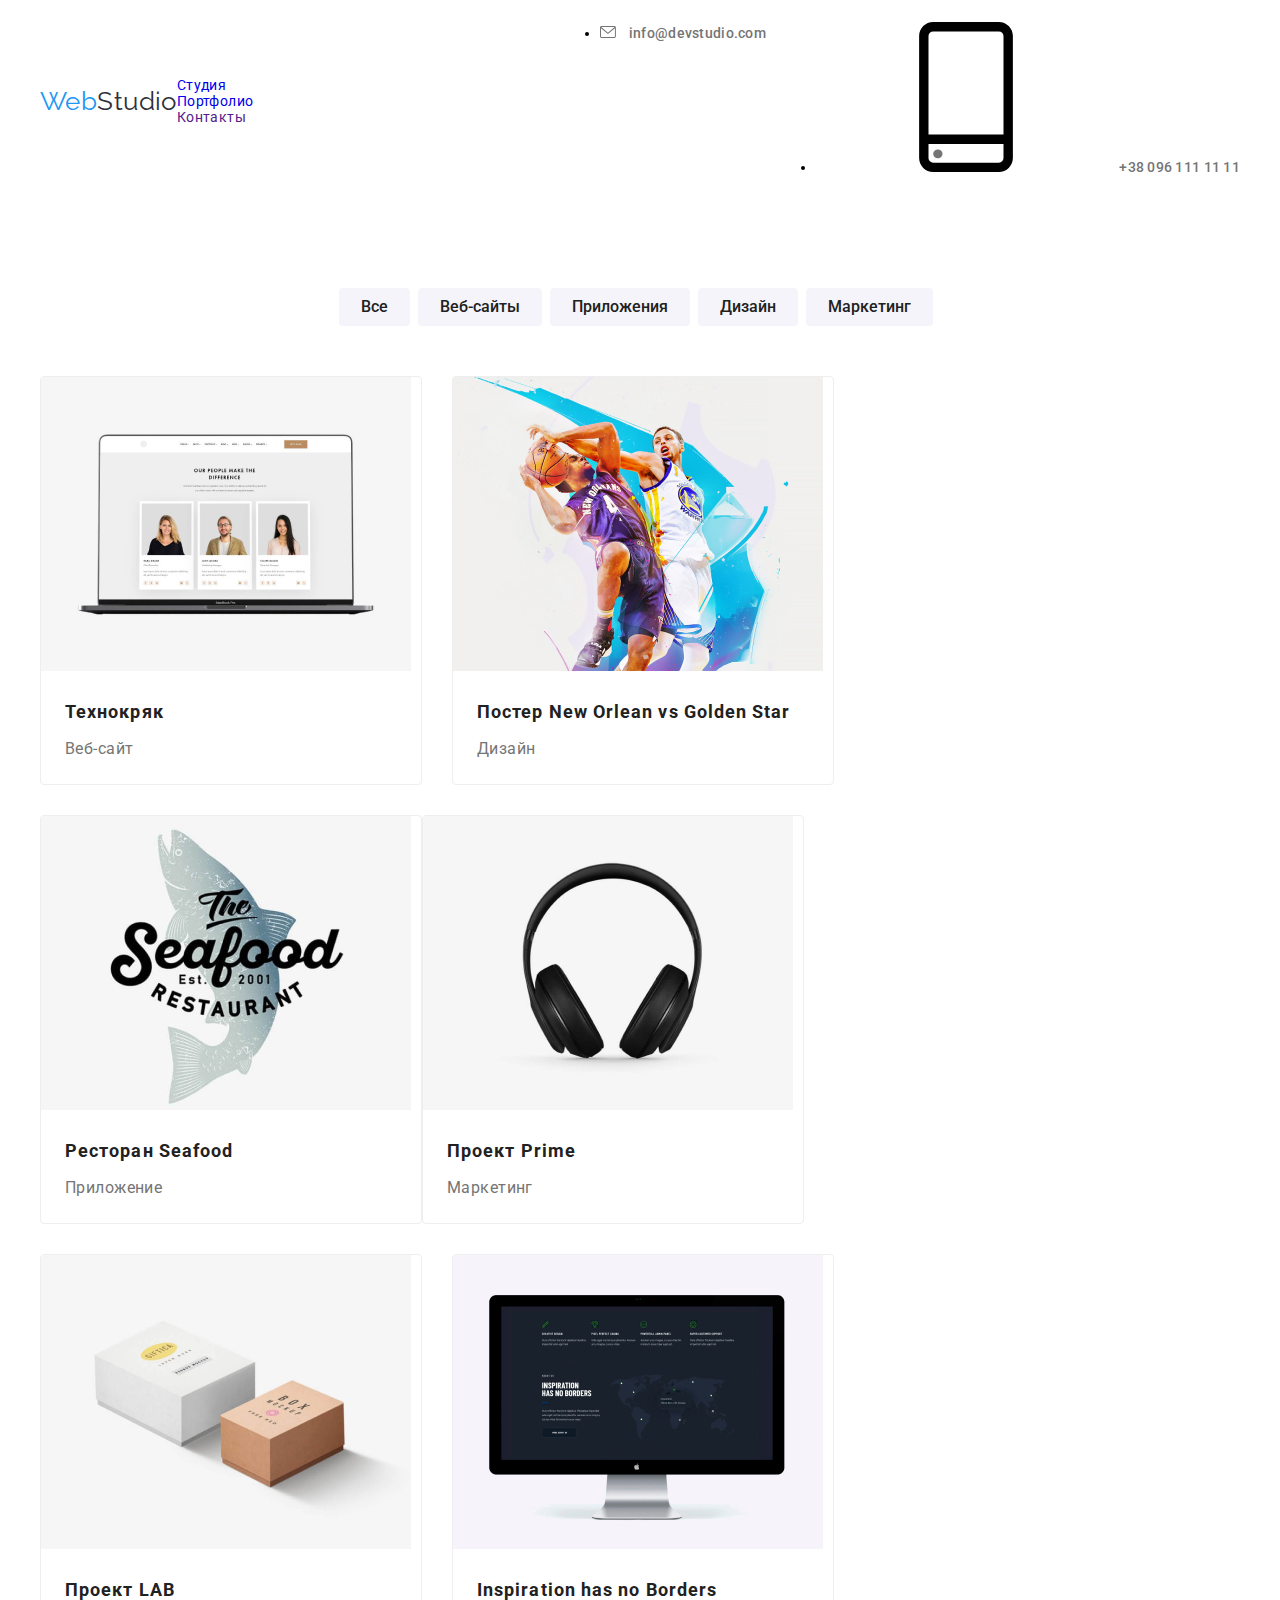
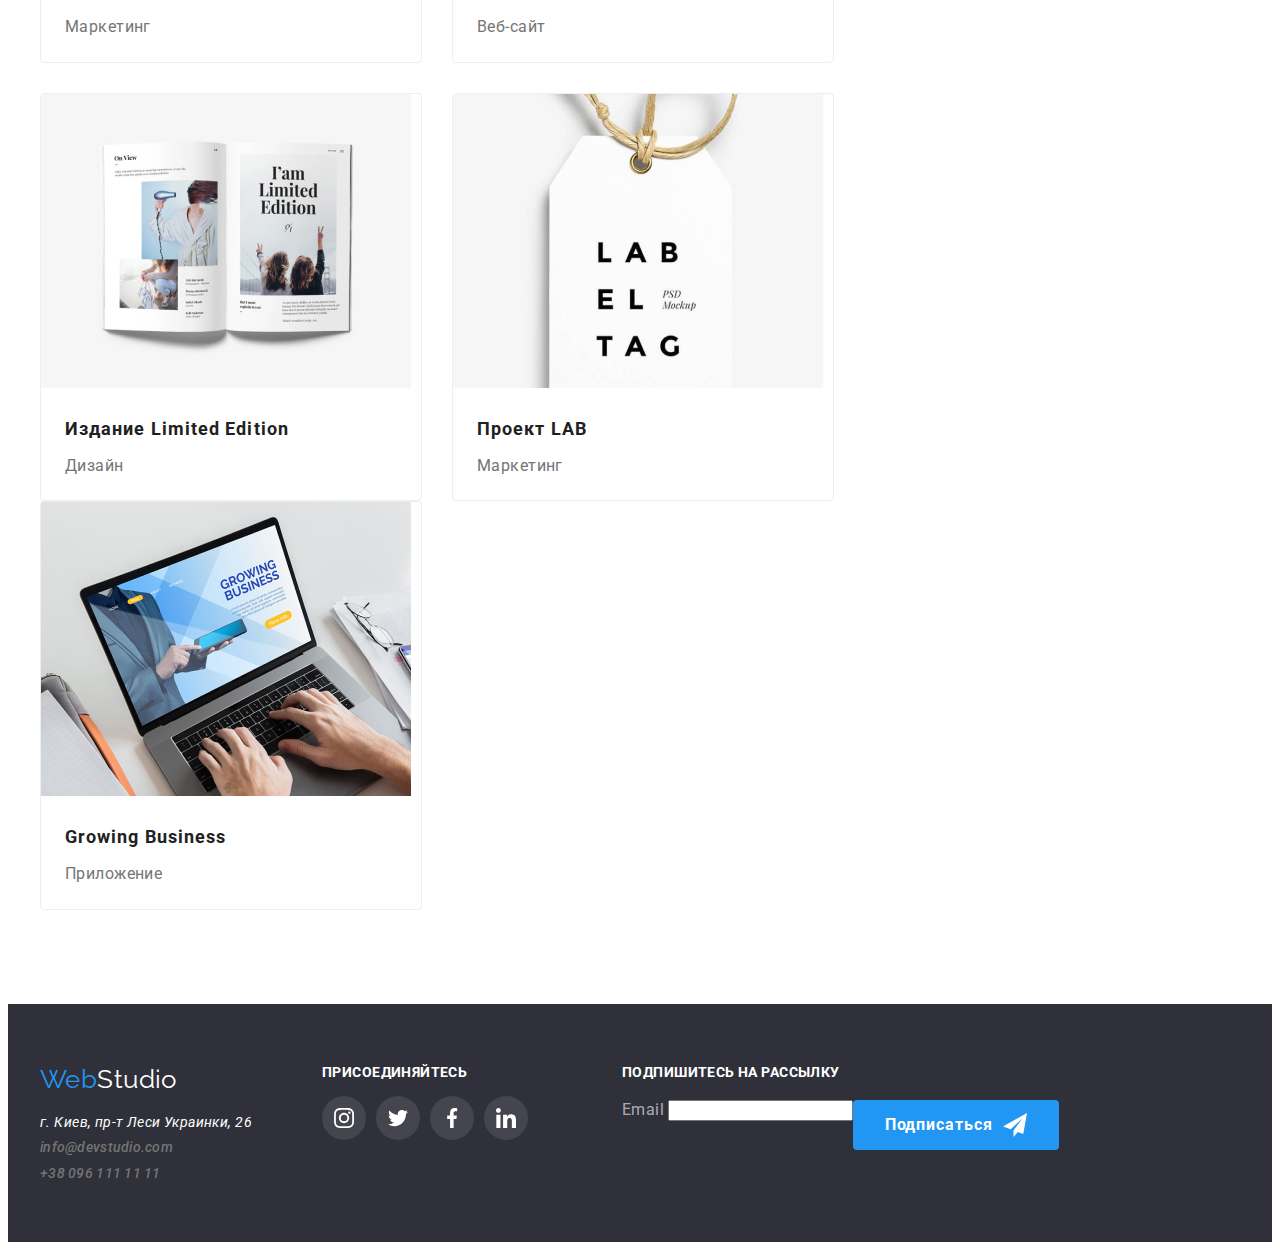
==== portfolio.html @ af2a4f0f "Добавляет scss" ====
<!DOCTYPE html>
<html lang="en">
<head>
    <meta charset="UTF-8">
    <meta name="viewport" content="width=device-width, initial-scale=1.0">
    <title>Document</title>
    <link rel="stylesheet" href="https://cdnjs.cloudflare.com/ajax/libs/modern-normalize/1.0.0/modern-normalize.min.css" integrity="sha512-ISS7cAi1PEhQ8jnbJpJZMd29NlhNj4AWYyLOSp2CE/CsHxTCu+r+t0D2yoJudVrd0/8fTVPUVDzY5Tvli75u/g==" crossorigin="anonymous" />
    <link href="https://fonts.googleapis.com/css2?family=Raleway:wght@700&family=Roboto:wght@400;500;700;900&display=swap" rel="stylesheet">
   
    <link rel="stylesheet" href="./css/styles.css">
  
</head>
<body>
    <header class="page-header">
        <div class="header container">
            <nav class="main-nav">
            <a lang="en" href="./index.html" aria-label="Логотип WebStudio" class="logo link"  >Web<span class="logo-element" >Studio</span></a>
            <ul class="meny list">
                <li class="item"> <a href="./index.html" class="meny-link link">Студия</a> </li>
                <li class="item" > <a href="./portfolio.html" class="meny-link link current" >Портфолио</a> </li>
                <li class="item"> <a href="" class="meny-link link">Контакты</a> </li>
            </ul>
        </nav>
          <address class="contacts">
            <ul class="contacts__list">
                <li class="contacts__item">
                    <a href="mailto:info@devstudio.com" class="contacts__link link" >
                        <svg class="contacts__mail-icon">
                            <use href="./img/symbol-defs.svg#icon-envelope-hover"></use>
                        </svg>
                        info@devstudio.com
                    </a>
                </li>
                
                <li class="contacts__item">
                    <a href="tel:+380961111111" class="contacts__link link" > 
                        <svg class="Contacts__telefon-icon">
                            <use href="./img/symbol-defs.svg#icon-smartphone">   </use>
                        </svg>
                        +38 096 111 11 11
                    </a>
                </li>
            
                </ul>
          </address>
        </div>
        </header>
        <!--MAIN-->
    <main>
        <section class="section grid-portfolio"> 
            <div class="meny-portfolio container">
            <ul class="button-list list">
                <li class="portfolio-button"><button type="button" class="secondary-button">Все</button></li>
                <li class="portfolio-button"><button type="button" class="secondary-button">Веб-сайты</button></li>
                <li class="portfolio-button"><button  type="button" class="secondary-button">Приложения</button></li>
                <li class="portfolio-button"><button  type="button" class="secondary-button">Дизайн</button></li>
                <li class="portfolio-button"><button  type="button" class="secondary-button">Маркетинг</button></li>
            </ul>
            </div>
        </section>
        <section class="section portfolio" >
            <div class="container">
                <ul class="portfolio-list list">
                <li class="portfolio-item">
                    <div class="portfolio-image">
                  <img src="./img/portfolio1.jpg" width="370" alt="Технокряк">
                    <div class="portfolio-overlay">
                        <p class="overlay-text">
                            Технокряк это современная площадка распространения коронавируса. 
                            Компании используют эту платформу для цифрового шпионажа и атак на защищённые 
                            сервера конкурентов.
                        </p>
                    </div>
                </div>
                    <div class="portfolio-text">
                        <h3 class="portfolio-title" >Технокряк</h3>
                        <p class="portfolio-post">Веб-сайт</p>
                        </div>
                </li>
                <li class="portfolio-item">
                    <div class="portfolio-image">
                    <img src="./img/portfolio2.jpg" width="370" alt="Постер New Orlean vs Golden Star">
                   <div class="portfolio-overlay">
                        <p class="overlay-text">
                            Технокряк это современная площадка распространения коронавируса. 
                            Компании используют эту платформу для цифрового шпионажа и атак на защищённые 
                            сервера конкурентов.
                        </p>
                    </div>
                </div>
                    <div class="portfolio-text">
                    <h3 class="portfolio-title">Постер New Orlean vs Golden Star</h3>
                    <p class="portfolio-post">Дизайн</p>
                   </div>
                </li>
                <li class="portfolio-item">
                    <div class="portfolio-image">
                    <img src="./img/portfolio3.jpg" width="370" alt="Ресторан Seafood">
                   <div class="portfolio-overlay">
                        <p class="overlay-text">
                            Технокряк это современная площадка распространения коронавируса. 
                            Компании используют эту платформу для цифрового шпионажа и атак на защищённые 
                            сервера конкурентов.
                        </p>
                    </div>
                </div>
                    <div class="portfolio-text">
                    <h3 class="portfolio-title">Ресторан Seafood</h3>
                    <p class="portfolio-post">Приложение</p>
                   </div>
                </li>
                <li class="portfolio-item">
                    <div class="portfolio-image">
                    <img src="./img/portfolio4.jpg" width="370" alt="Проект Prime">
                    <div class="portfolio-overlay">
                        <p class="overlay-text">
                            Технокряк это современная площадка распространения коронавируса. 
                            Компании используют эту платформу для цифрового шпионажа и атак на защищённые 
                            сервера конкурентов.
                        </p>
                    </div>
                </div>
                    <div class="portfolio-text">
                    <h3 class="portfolio-title">Проект Prime</h3>
                    <p class="portfolio-post">Маркетинг</p>
                    </div>
                </li>
                <li class="portfolio-item">
                    <div class="portfolio-image">
                    <img src="./img/portfolio5.jpg" width="370" alt="Проект Boxes">
                    <div class="portfolio-overlay">
                        <p class="overlay-text">
                            Технокряк это современная площадка распространения коронавируса. 
                            Компании используют эту платформу для цифрового шпионажа и атак на защищённые 
                            сервера конкурентов.
                        </p>
                    </div>
                </div>
                    <div  class="portfolio-text">
                    <h3 class="portfolio-title">Проект LAB</h3>
                    <p class="portfolio-post">Маркетинг</p>
                    </div>
                </li>
                <li class="portfolio-item">
                    <div class="portfolio-image">
                    <img src="./img/portfolio6.jpg" width="370" alt="Inspiration has no Borders">
                    <div class="portfolio-overlay">
                        <p class="overlay-text">
                            Технокряк это современная площадка распространения коронавируса. 
                            Компании используют эту платформу для цифрового шпионажа и атак на защищённые 
                            сервера конкурентов.
                        </p>
                    </div>
                </div>
                    <div  class="portfolio-text">
                    <h3 class="portfolio-title">Inspiration has no Borders</h3>
                    <p class="portfolio-post">Веб-сайт</p>
                    </div>
                </li>
                <li class="portfolio-item">
                    <div class="portfolio-image">
                    <img src="./img/portfolio7.jpg" width="370" alt="Издание Limited Edition">
                   <div class="portfolio-overlay">
                        <p class="overlay-text">
                            Технокряк это современная площадка распространения коронавируса. 
                            Компании используют эту платформу для цифрового шпионажа и атак на защищённые 
                            сервера конкурентов.
                        </p>
                    </div>
                </div>
                    <div  class="portfolio-text">
                    <h3 class="portfolio-title">Издание Limited Edition</h3>
                    <p class="portfolio-post">Дизайн</p>
                    </div>
                </li>
                <li class="portfolio-item">
                    <div class="portfolio-image">
                    <img src="./img/portfolio8.jpg" width="370" alt="Проект LAB">
                   <div class="portfolio-overlay">
                        <p class="overlay-text">
                            Технокряк это современная площадка распространения коронавируса. 
                            Компании используют эту платформу для цифрового шпионажа и атак на защищённые 
                            сервера конкурентов.
                        </p>
                    </div>
                </div>
                    <div  class="portfolio-text">
                    <h3 class="portfolio-title">Проект LAB</h3>
                    <p class="portfolio-post">Маркетинг</p>
                    </div>
                </li>
                <li class="portfolio-item">
                    <div class="portfolio-image">
                    <img src="./img/portfolio9.jpg" width="370" alt="Growing Business">
                    <div class="portfolio-overlay">
                        <p class="overlay-text">
                            Технокряк это современная площадка распространения коронавируса. 
                            Компании используют эту платформу для цифрового шпионажа и атак на защищённые 
                            сервера конкурентов.
                        </p>
                    </div>
                </div>
                    <div  class="portfolio-text">
                    <h3 class="portfolio-title">Growing Business</h3>
                    <p class="portfolio-post">Приложение</p>
                </div>
                </li>
            </ul>
        </div>
        </section>
    </main>
    <footer class="footer">
        <div class="container">
        <div class="footer-left">
        <a lang="en" href="./index.html" class="logo link" >Web<span class="logo-element">Studio</span></a>
        <address class="address">
            <ul class=" list">
                <li class="contacts__item"> <a href="https://goo.gl/maps/4PW4wn21nFQkAPeC7" class="address-link link">г. Киев, пр-т Леси Украинки, 26</a> </li>
                <li class="contacts__item"><a href="mailto:info@devstudio.com" class="contacts__link link" >info@devstudio.com</a></li>
                <li  class="contact__item"><a href="tel:+380961111111" class="contacts__link link" > +38 096 111 11 11</a></li>
            </ul>
        </address>
        </div>
        <div class="recall" >
            <p class="recall-word">присоединяйтесь</p>
            <ul class="social-icons list">
                <li class="socialicons-list">
                    <a href="" class="socialicon-link">
                        <svg class="socialicons-content">
                          <use  href="./img/symbol-defs.svg#icon-instagram"></use>
                        </svg>
                    </a>
                </li>
                <li class="socialicons-list">
                    <a href="" class="socialicon-link">
                        <svg class="socialicons-content">
                          <use  href="./img/symbol-defs.svg#icon-twitter"></use>
                        </svg>
                    </a>
                </li>
                <li class="socialicons-list">
                    <a href="" class="socialicon-link">
                        <svg class="socialicons-content">
                          <use  href="./img/symbol-defs.svg#icon-facebook"></use>
                        </svg>
                    </a>
                </li>
                <li class="socialicons-list">
                    <a href="" class="socialicon-link">
                        <svg class="socialicons-content">
                          <use href="./img/symbol-defs.svg#icon-linkedin"></use>
                        </svg>
                    </a>
                </li>      
              </ul>
        </div>
        <div class="sub">
            <p class="recall-word">
                Подпишитесь на рассылку
            </p>
            <div class="sub-field" >
            <form class="sub-form">
                <label for="email" class="sub-label">Email</label>
                <input type="email" name="email" id="email">
            </form>
        
            <button type="submit" class= "main-button">
                Подписаться
                <svg class="sub-icon" >
                    <use href="./img/symbol-defs-2.svg#icon-icon-send"></use>
                </svg>
            </button>
        </div>
    </div>
    </footer>
   
</body>
</html>
---- css/styles.css ----
:root{
    --main-color: #757575;
    --brand-color: #2196F3;
    --titel-color: #212121;
    --white-color: #FFFFFF; 
    --button-color: #F5F4FA;
    --foot-head-color:  #2F303A;
}
/*component - elements which can be used several time*/
body {
    font-family: Roboto, sant-serif;
    font-weight: normal;
    font-size: 14px;
    letter-spacing: 0.03em;
}
.list {
    list-style: none;
    padding: 0;
    margin: 0;
}
.link {
    text-decoration: none;
}
.img {
    display: block;
}
h1, h2,h3, h4, h5, h6, p {
    margin-bottom: 0;
    margin-top: 0;
}
.section{
    padding-top: 94px;
    padding-bottom: 94px;
}

.container {
    margin: 0 auto;
    width: 1200px;
    padding: 0 15px;
   
}
button {
    font-family: inherit;
}
.section-title {
    margin-top: 0;
    margin-bottom: 50px;
    text-align: center;

    color: var(--titel-color);

    font-weight: 700;
    font-size: 36px;
    line-height: 1.17;

}

/*nav*/ 

.header.container {
    display: flex;
    align-items: center;
   justify-items: space-between;

}
.main-nav{
    display: flex;
    align-items: center;
  
}
/*logo*/

.logo {

    color: #2196f3;

    font-family: Raleway, sant-serif;
    font-weight: 700px;
    font-size: 26px;
    line-height: 1,19;
}

.logo-element {
    color: #2F303A;
}
/*meny*/
.main-meny {
    display: flex;
    margin-left: 93px;
}

.main-meny__item:not(:last-child) {
    margin-right: 50px;
}
.main-meny__link{ 
    position: relative;
    display: block;
    padding-top: 32px;
    padding-bottom: 32px;

    transition: color 250ms cubic-bezier(0.4, 0, 0.2, 1);

    color: var(--titel-color);

    font-weight: 500;
    line-height: 1.14;
    letter-spacing: 0.02em;

}

.main-meny__link.current::after {
    content: "";

    position: absolute;
    display: block;
    width: 100%;
    height: 4px;
    bottom: 0;
    left: 0;
    /*transition: opacity 250ms cubic-bezier(0.4, 0, 0.2, 1);*/

    background-color: var(--brand-color);
    border-radius: 2px;
    }

/*.meny-link:hover::after {
    opacity: 1;
}*/

.main-meny__link:hover,
.main-meny__link:focus  {
color: var(--brand-color);
}
.main-meny__link.current {
    color: var(--brand-color);
}

/*.current.portfolio::after{
    width: 78px;
}*/

.contacts__mail-icon {
    transition: fill 250ms cubic-bezier(0.4, 0, 0.2, 1);

    height: 12px;
    width: 16px;
   margin-right: 10px;
   fill: var(--main-color);

}

.contacts__telefon-icon {
    transition: fill 250ms cubic-bezier(0.4, 0, 0.2, 1);

    height: 16px;
    width: 10px;
    margin-right: 10px;
    fill: var(--main-color);
}
/*contact personal*/

.contacts{
    margin-left: auto;
}
.contacts__list {
    display: flex;
}
.contacts__list .contacts__item + .contacts__item{
margin-left: 50px;
}
.contacts__link {
    color: var(--main-color);

    font-weight: 500;
    line-height: 1.14;
    letter-spacing: 0.02em;

    transition: color 250ms cubic-bezier(0.4, 0, 0.2, 1);
}
.contacts__link:hover {
    color: var(--brand-color);
}
.contacts__link:hover .contacts__telefon-icon,
.contacts__link:hover .contacts__mail-icon {
    fill: var(--brand-color);
}

/*hero*/

.hero {
    background-color: var(--foot-head-color);
    background-image: linear-gradient(rgba( 47, 48, 58, 0.4),
     rgba(47, 48, 58, 0.4)), 
     url(../img/hero/Img\ \(10\).jpg);
     background-size: cover;
     background-repeat: no-repeat;

    text-align: center;
    padding-top: 200px;
    padding-bottom: 200px;
}
.hero-title {
    color: var(--white-color);

    margin-bottom: 40px;

    font-weight: 900;
    font-size: 44px;
    line-height: 1.36;
    letter-spacing: 0.06em;
    text-transform: uppercase;

}
.hero-main
{
    text-align: center;
}
.main-button {
    background-color: var(--brand-color);

    display: inline-block;

    border-radius: 4px;
    padding: 10px 32px;

    color: var(--white-color);
    font-weight: 700;
    font-size: 16px;
    line-height: 1.87;
    text-align: center;
    letter-spacing: 0.06em;
    border: none;
}
   


/*advantages*/


.advantages .advantages-title {
margin-top: 0;
margin-bottom: 10px;

color: var(--titel-color);
font-weight: 700;
font-size: 14px;
line-height: 1.14;
text-transform: uppercase;
}

.advantages .advantages-post {
    color: var(--main-color);
    
    margin-top: 0;
    margin-bottom: 0;

    line-height: 1.71;

    }

    .advantages-list {
        display: flex;
        flex-wrap: wrap;
    }
.advantages-item{
    width: calc(( 100% - 90px )/4);
   margin-right: 30px;
}

.advantages-item:nth-child(4n) 
{
    margin-right: 0;
}

.adventages-iconset 
{
    width: 270px;
    height: 120px;
    margin-bottom: 30px;
    padding: 25px 100px;

    background: #F5F4FA;
    border-radius: 4px;
}
.adventage-icon {
    width: 70px;
    height: 70px;
}

/*work-list*/

.section.work {
    padding-top: 0;
}
.work-list {
display: flex;
}
.work-item {
    position: relative;
    width: calc(( 100% - 60px )/3);
    
}
.work-item:not(:nth-child(3n)) 
{
    margin-right: 30px;
}
.work-description{
    position: absolute;
    bottom: 0;
    left:0;
    width: 370px;
    height: 70px;

    background-color: rgba(47, 48, 58, 0.8);

}
.work-category{
    margin-top: 27px;

    text-align: center;
    font-weight: 700;
    line-height: 0,853;
    text-transform: uppercase;
    color: var(--white-color);


}

/*.work-item:
  team description*/

.section.team{
    background-color: var(--button-color);
}
.team-list {
    display: flex;
}

.team-item{
    margin-right: 30px;
   width: calc(( 100% - 90px )/4);
    text-align: center;

    background-color: var(--white-color);
    box-shadow: 2px 2px 4px 2px rgba(0, 0, 0, 0.3);
}
.team-item:nth-child(4n){
    margin-right: 0;
}
.team-text{
    margin: 30px 32px;
}
.team-title {
    margin-bottom: 10px;

    color: var(--titel-color);

    font-weight: 500;
    font-size: 16px;
    line-height: 1.19;

    }

.team-occupation {
    color: var(--main-color);

    font-size: 16px;
    line-height: 1.19;
}
.social-icons {
    display: flex;
    margin-top: 16px;
 /* justify-content: center;
   /*align-content: center;*/
}
.socialicons-list
{
    display: flex;
    margin-right: 10px;
    /*justify-content: center;
    align-content: center;*/
}
.socialicon-link{
    display: flex;
    justify-content: center;
    align-items: center;
    width: 44px;
   height: 44px;

   transition: background-color 250ms cubic-bezier(0.4, 0, 0.2, 1);
   
   background-color:transparent; 
   border-radius: 50% ;
   

}
.socialicons-content
{
    width: 20px;
    height: 20px;
    fill: #AFB1B8;
}
.socialicon-link:hover{
    background-color:  var(--brand-color);
 
}
.socialicon-link:hover .socialicons-content{
    fill: var(--white-color);
}
.socialicons-list:last-child
{
    margin-right: 0;
}

 /*clients*/
 .clients-set {
    display: flex;
}

.clients-list {
display: flex;
justify-content: center ;
align-items: center;

width: calc(( 100% - 150px )/6);
height: 90px;

transition: border 250ms cubic-bezier(0.4, 0, 0.2, 1);

border: 1px solid #AFB1B8;
border-radius: 4px;
}
.clients-list:not(:nth-child(6n))
{
   margin-right: 30px;
}
.clients-iconcontent {
fill:  #AFB1B8;

transition: fill 250ms cubic-bezier(0.4, 0, 0.2, 1);
}
.clients-list:hover{
border: 1px solid var(--brand-color);
}

.clients-list:hover .clients-iconcontent {
fill: var(--brand-color);

}



/*footer*/
  .footer.container {
    display: flex;
    /*align-items: center;
   justify-items: space-between;*/
}
    .footer {
        padding-top: 60px;
        padding-bottom: 60px;
        background-color: var(--foot-head-color);
    }
    .footer .container{
        display: flex;
    }
    .footer .logo{
        display: block;
        margin-bottom: 20px;
    }
    .footer .logo-element
    {
        color: var(--white-color);
    }
    .footer-left {
        margin-right: 70px;
    }
    
    .address-link {
        color: var(--white-color);
    }
    .contacts__item:not(:last-child){
        margin-bottom: 9px;
    }
    .contacts {
        font-style: normal;
        line-height: 1.71;
    }
    .footer .socialicon-link{
        transition: background-color 250ms cubic-bezier(0.4, 0, 0.2, 1);

       background-color:rgba(255, 255, 255, 0.1);
    }
    .footer .socialicon-link:hover {
        background-color: var(--brand-color);
    }
    .footer .socialicons-content
    {
        fill: var(--white-color);
    }
    .recall{
        margin-right: 94px;
    }
    .recall-word {
        font-weight: 700;
        color: var(--white-color);
        line-height: 0,853;
        text-transform: uppercase;
    }
    .sub-field {
        display: flex;
        

        margin-top: 20px;
    }
    .sub-label{
        color: rgba( 255, 255, 255, 0.6);
        font-size: 16px;
    }
    .sub-icon{
        width: 24px;
        height: 24px;
        margin-left: 10px;
     
    }
    .sub-input{
        width: 358px;
        height: 50px;
        margin-right: 12px;
       padding-left: 16px;

        border: 1px solid rgba(255, 255, 255, 0.3);
        border-radius: 4px;
        color: var(--button-color);
        box-shadow: 0px 4px 4px rgba(0, 0, 0, 0.15);
        background-color: transparent;
    }
   
    .sub-input::placeholder
    {
        color: rgba( 255, 255, 255, 0.6);
        font-size: 16px;
        
    }
    .footer .main-button{
        display: flex;
        align-items: center;
    }
    
    
    
   
    /*meny in portfolio*/
    .page-header.portfolio {
        border: 1px solid #ECECEC;
    }
    .grid-portfolio {
        padding-bottom: 50px;
    }    
    .button-list {
        display: flex;
      /* align-items: center;*/
       justify-content: center;
    }
    .secondary-button {
        transition: background-color 250ms cubic-bezier(0.4, 0, 0.2, 1),
        color 250ms cubic-bezier(0.4, 0, 0.2, 1),
        box-shadow 250ms cubic-bezier(0.4, 0, 0.2, 1);
        
        padding: 6px 22px;
        

        background-color: var(--button-color);
        color: var(--titel-color);
        border: none;
        border-radius: 4px;
    
        
        font-weight: 500;
        font-size: 16px;
        line-height: 1.62;
        text-align: center;
    }
    .secondary-button:hover,
    .secondary-button:focus {
        background-color: var(--brand-color);
        color: var(--white-color);
        box-shadow:  0px 3px 1px rgba(0, 0, 0, 0.1), 
        0px 1px 2px rgba(0, 0, 0, 0.08), 
        0px 2px 2px rgba(0, 0, 0, 0.12);
    }
    .portfolio-button {
        margin-right: 8px;
    }

    
   /*portfolio*/
   .section.portfolio {
       padding-top: 0;
   }
   .portfolio-list {
    display: flex;
    flex-wrap: wrap;
    }
    .portfolio-item{
       /* position: relative;
      overflow: hidden;*/
       
        width: calc((100% - 60px)/3);
        margin-right: 30px;
        margin-bottom: 30px;
        
        border: 1px solid #EEEEEE;
        background-color: var(--white-color);
        border-radius: 4px;
    }
    .portfolio-item:hover {
        box-shadow: 1px 4px 6px 0px rgba(0, 0, 0, 0.16), 0px 4px 4px 0px rgba(0, 0, 0, 0.6),
        0px 1px 1px 0px rgba(0, 0, 0, 0.12)  
    }
    .portfolio-item:nth-child(3n) {
        margin-right: 0;
    }
    .portfolio-item:nth-last-child(-n+3)
    {
        margin-bottom: 0;
    }
    .portfolio-image{
        position: relative;
        overflow: hidden;
    }
    .portfolio-overlay{
       position: absolute;
       
        top: 0;
        right: 0;
        width: 100%;
        height: 294px;

        transform:  translateY(110%);
        transition: transform 250ms cubic-bezier(0.4, 0, 0.2, 1);

        padding: 63px 24px;

        background: rgba(33, 150, 243, 0.9);
    }
    .overlay-text {
        font-size: 18px;
        line-height: 1.55;
        
        color: var(--white-color);
    }
    .portfolio-item:hover .portfolio-overlay{
        transform: translateY(0%) ;
    }
    .portfolio-post {
        margin-top: 4px;
        color: var(--main-color);
        font-size: 16px;
        line-height: 1.87;
    }
       .portfolio-text {
            margin: 20px 24px;
        }
        .portfolio .portfolio-title {
            color: var(--titel-color);

            font-weight: 700;
            font-size: 18px;
            line-height: 2;
            letter-spacing: 0.06em;
        }
        .backdrop {
            position: fixed;
            top: 0;
            left: 0;

            opacity: 1;
            transition: opacity 250ms cubic-bezier(0.4, 0, 0.2, 1);

            width: 100%;
            height: 100%;
            background-color:  rgba(0, 0, 0, 0.2);
        }
        .backdrop.is-hidden {
            opacity: 0;
            pointer-events: none;/*pomogaet propystit sobitiya*/

        }
        .backdrop.is-hidden .modal{
            transform: translate(-50%,-50%) scale(1,2);
        }
        .modal {
            position: absolute;
            top: 50%;
             left: 50%;
            transform: translate(-50%, -50%) scale(1);
            transition: transform 1000ms cubic-bezier(0.4, 0, 0.2, 1);

            width: 528px;
            height: 581px; 
            background-color: var(--white-color);
            box-shadow: 0px 2px 1px 0 rgba(0, 0, 0, 0.2),
            0px 1px 1px 0px rgba(0, 0, 0, 0.14);
            
        }
        .modal-button{
            position: absolute;
            top: 8px;
            right: 8px;
            display: block;
            width: 30px;
            height: 30px;
            /*margin-top: 8px;
            margin-right: 8px;*/
            padding: 9px 9px 9px 9px;
           

            background-color: var(--white-color);
            border: 1px solid rgba(0, 0, 0, 0.1);
            border-radius: 50%;
        }
        .modal-button:hover .modal-icon{
            fill: var(--brand-color);
        }
        .modal-icon{   
            width: 11px;
            height: 11px;

            transition: fill 250ms cubic-bezier(0.4, 0, 0.2, 1)
           
        }
        .blank{
            margin-left: 40px;
            margin-right: 40px;
          /*  width: 448px;*/
        }
        .blank-title{
            text-align: center;
            font-weight: 700;
            font-size: 20px;
            line-height: 1.172;
            margin-bottom: 12px;
            margin-top: 40px;
        }
        .blank-form{/*mozno eshe cherez display=block dlya label i input*/
            position: relative;

            display: flex;
            flex-direction: column;
            
           /* width: 448px;
           /* height: 40px;*/
            
            /*padding: 10px 20px;*/

            
        }
        .form-input{
            margin-bottom: 10px;
            padding-left: 42px;
            height: 40px;
            border: 1px solid rgba(33, 33, 33, 0.2);
            border-radius: 4px;
            outline: none;

            transition: border-color 250ms cubic-bezier(0.4, 0, 0.2, 1);
        }
        .blank-icon{
            position: absolute;
            bottom: 40%;
            left: 13.5px;
            transform: translateY(50%);
            width: 15px;
            height: 12px;

            transition: fill 250ms cubic-bezier(0.4, 0, 0.2, 1);
        }
        .form-input:focus {
            border-color: var(--brand-color);
        }
      
        .blank-form:focus-within > .blank-icon{
            fill: var(--brand-color);
        }
       .form-input.kommentar{
        height: 120px;
        margin-bottom: 20px;
        padding: 12px 16px;
       }
       
        .form-label{
            font-size: 12px;
            line-height: 1.172;
            margin-bottom: 4px;
        }
        .checkbox-form{
            display: flex;
            align-items: center;
            /*margin-left: 54px;
            margin-right: 51px;*/
            margin-bottom: 30px;

            line-height: 1.71;
        }
        .blank-checkbox{
            color: var(--main-color);
        }
        .blank-checkbox a{
            color: var(--brand-color);
        }
        .checkbox-icon {
            display: inline-block;
            width: 16px;
            height: 15px;
            margin-right: 9px;
            margin-left: 10px;

            border: 2px solid var(--titel-color);
            border-radius: 2px;
        }
        
        .checkbox-input {
        position: absolute;
        width: 1px;
        height: 1px;
        margin: -1px;
        border: 0;
        padding: 0;
        clip: rect(0 0 0 0);
        overflow: hidden;

        }

        .checkbox-input:checked + .checkbox-icon{
           border-color: var(--brand-color);
            background-color: var(--brand-color);
            background-image: url(../img/Vector.svg);
            background-repeat: no-repeat;
            background-size: contain;
            background-origin: border-box;
        }
        .blank .main-button{
            margin: 0 164px;
            cursor: pointer;

            box-shadow: 0px 4px 4px rgba(0, 0, 0, 0.15);
        }
        .blank .main-button:hover{
            background-color: #188CE8;
            transition: background-color 250ms cubic-bezier(0.4, 0, 0.2, 1);
        }
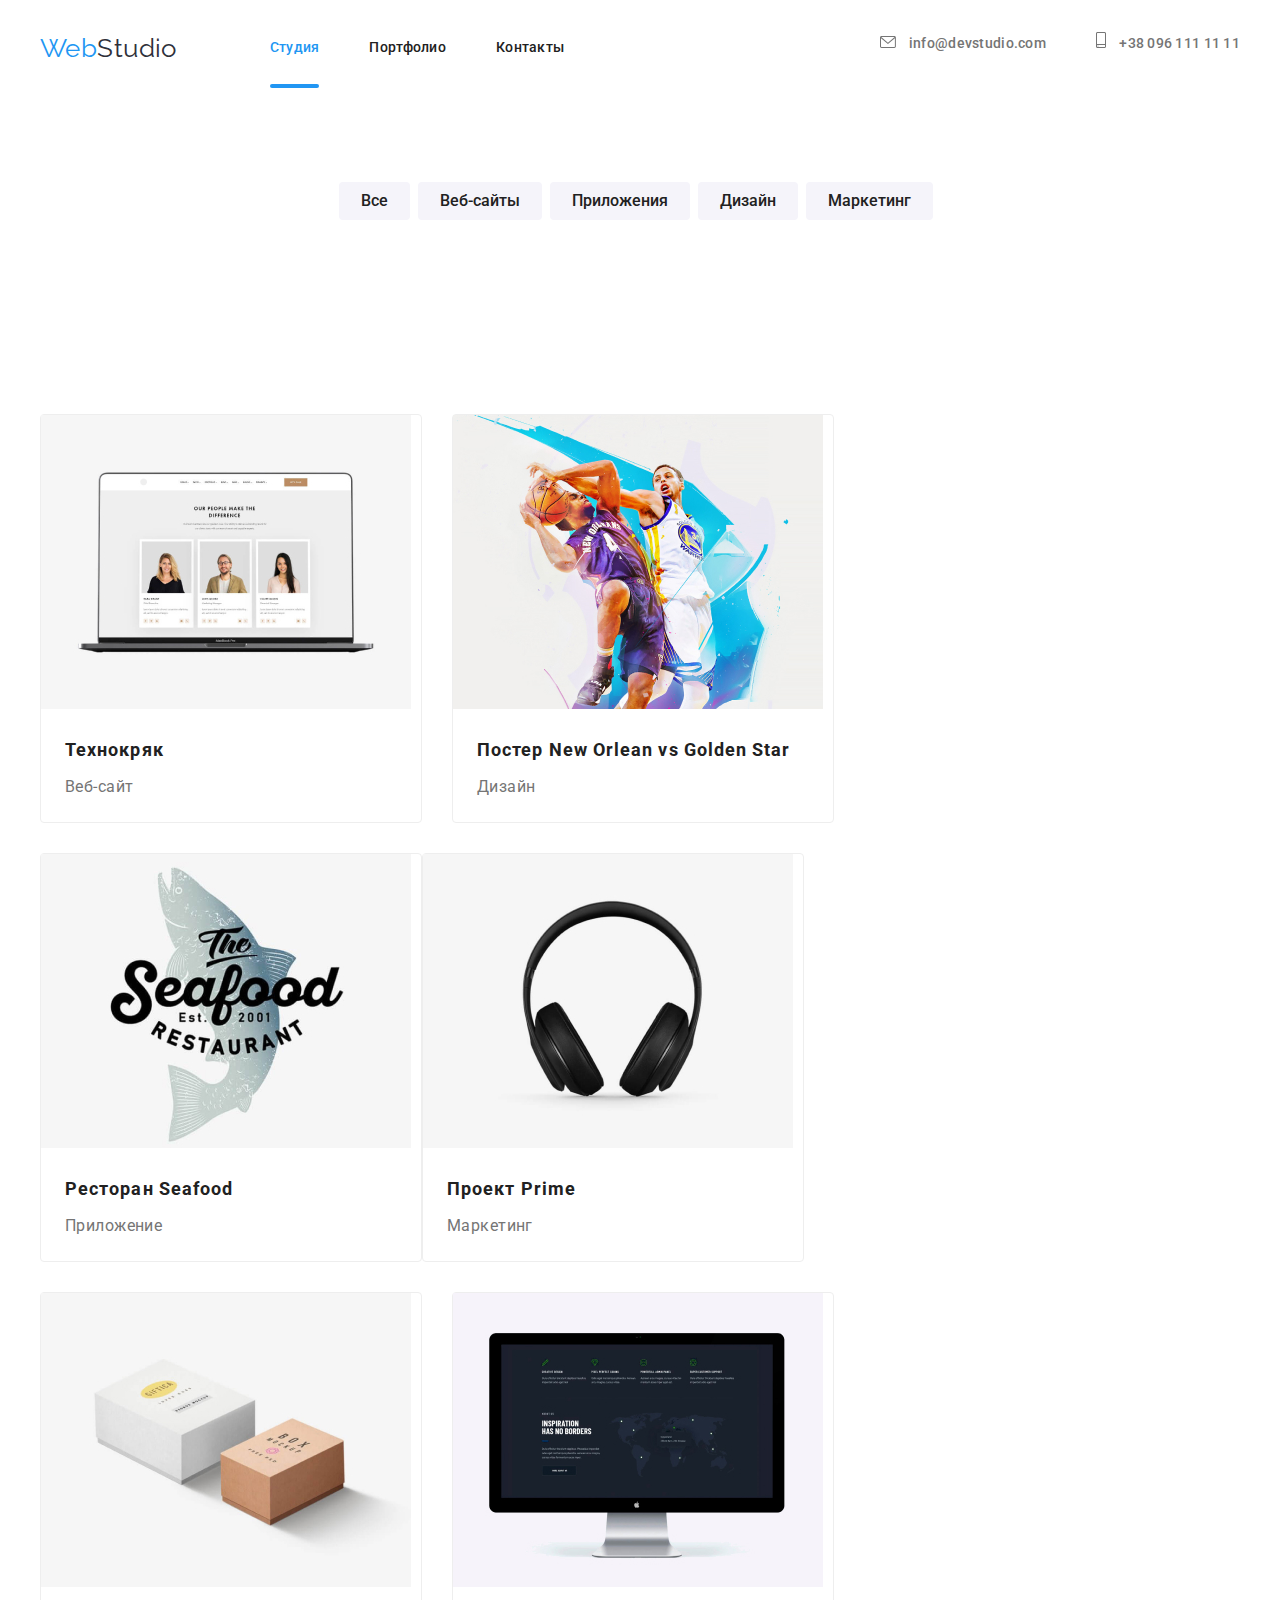
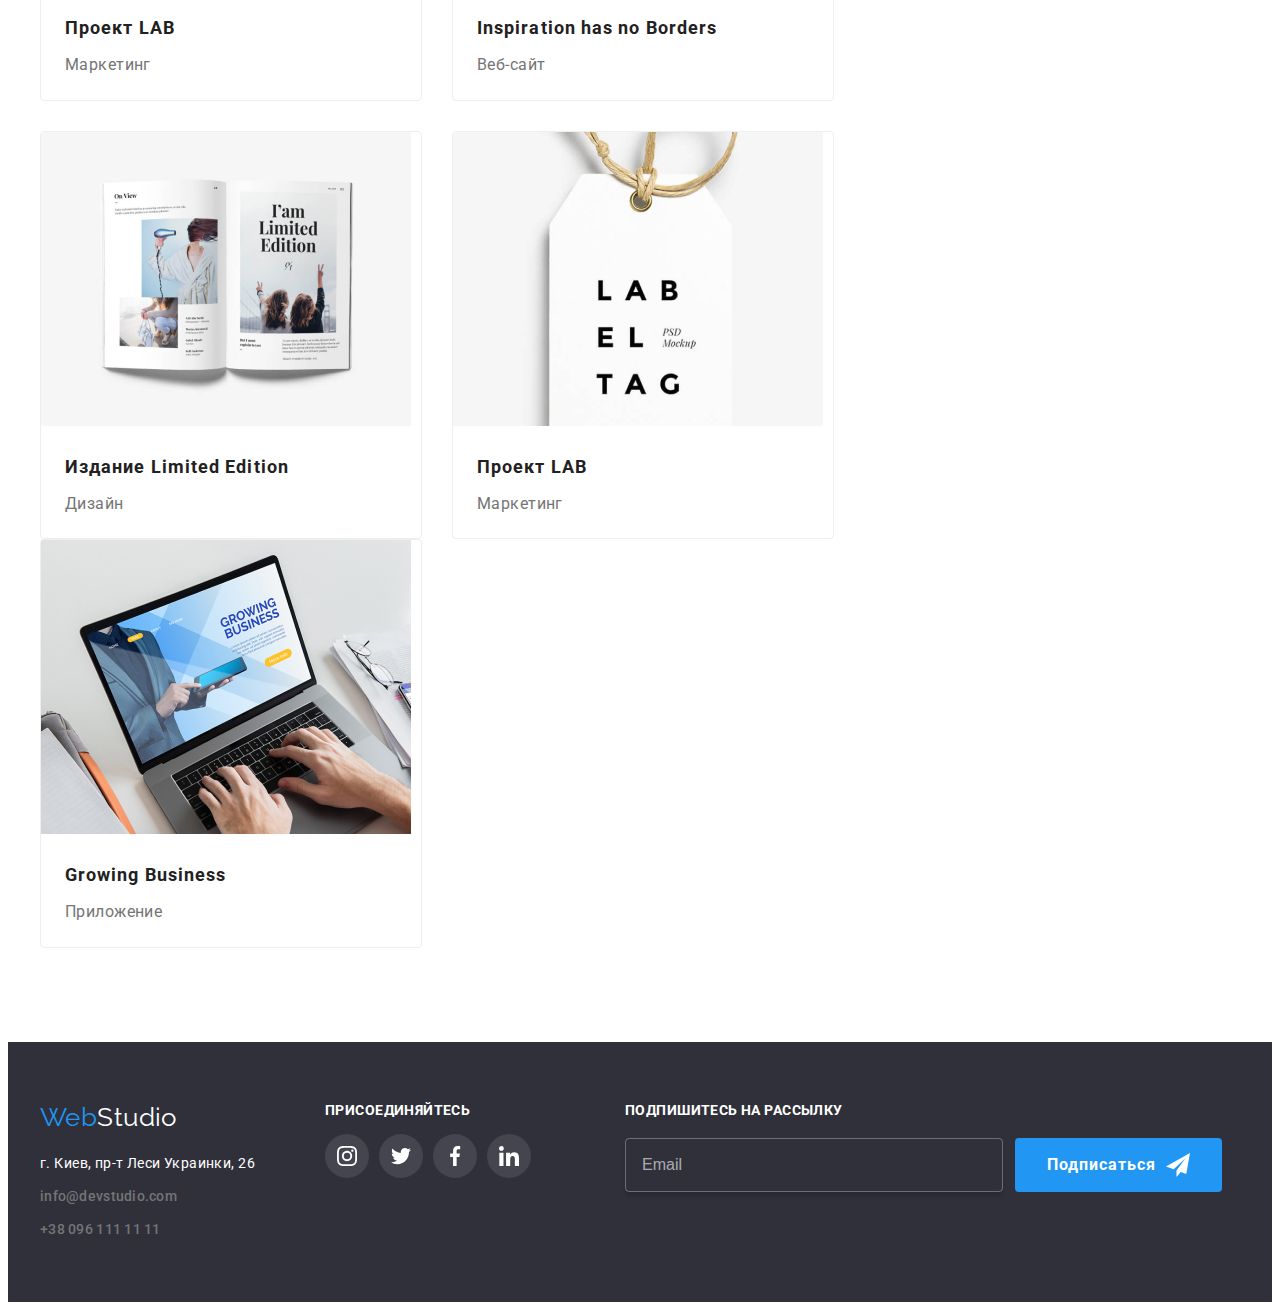
==== commit bde0ce0b: "Dobavlyaet razbivky po Scss" ====
--- a/portfolio.html
+++ b/portfolio.html
@@ -15,14 +15,14 @@
         <div class="header container">
             <nav class="main-nav">
             <a lang="en" href="./index.html" aria-label="Логотип WebStudio" class="logo link"  >Web<span class="logo-element" >Studio</span></a>
-            <ul class="meny list">
-                <li class="item"> <a href="./index.html" class="meny-link link">Студия</a> </li>
-                <li class="item" > <a href="./portfolio.html" class="meny-link link current" >Портфолио</a> </li>
-                <li class="item"> <a href="" class="meny-link link">Контакты</a> </li>
+            <ul class="main-meny list">
+                <li class="main-meny__item"> <a href="./index.html" class="main-meny__link link current">Студия</a> </li>
+                <li class="main-meny__item" > <a href="./portfolio.html" class="main-meny__link link" >Портфолио</a> </li>
+                <li class="main-meny__item"> <a href="" class="main-meny__link link">Контакты</a> </li>
             </ul>
         </nav>
           <address class="contacts">
-            <ul class="contacts__list">
+            <ul class="contacts__list list">
                 <li class="contacts__item">
                     <a href="mailto:info@devstudio.com" class="contacts__link link" >
                         <svg class="contacts__mail-icon">
@@ -34,7 +34,7 @@
                 
                 <li class="contacts__item">
                     <a href="tel:+380961111111" class="contacts__link link" > 
-                        <svg class="Contacts__telefon-icon">
+                        <svg class="contacts__telefon-icon">
                             <use href="./img/symbol-defs.svg#icon-smartphone">   </use>
                         </svg>
                         +38 096 111 11 11
@@ -47,162 +47,162 @@
         </header>
         <!--MAIN-->
     <main>
-        <section class="section grid-portfolio"> 
+        <section class="section meny-portfolio"> 
             <div class="meny-portfolio container">
-            <ul class="button-list list">
-                <li class="portfolio-button"><button type="button" class="secondary-button">Все</button></li>
-                <li class="portfolio-button"><button type="button" class="secondary-button">Веб-сайты</button></li>
-                <li class="portfolio-button"><button  type="button" class="secondary-button">Приложения</button></li>
-                <li class="portfolio-button"><button  type="button" class="secondary-button">Дизайн</button></li>
-                <li class="portfolio-button"><button  type="button" class="secondary-button">Маркетинг</button></li>
+            <ul class="meny-portfolio__list list">
+                <li class="meny-portfolio__button"><button type="button" class="secondary-btn">Все</button></li>
+                <li class="meny-portfolio__button"><button type="button" class="secondary-btn">Веб-сайты</button></li>
+                <li class="meny-portfolio__button"><button  type="button" class="secondary-btn">Приложения</button></li>
+                <li class="meny-portfolio__button"><button  type="button" class="secondary-btn">Дизайн</button></li>
+                <li class="meny-portfolio__button"><button  type="button" class="secondary-btn">Маркетинг</button></li>
             </ul>
             </div>
         </section>
-        <section class="section portfolio" >
-            <div class="container">
-                <ul class="portfolio-list list">
-                <li class="portfolio-item">
-                    <div class="portfolio-image">
-                  <img src="./img/portfolio1.jpg" width="370" alt="Технокряк">
-                    <div class="portfolio-overlay">
-                        <p class="overlay-text">
-                            Технокряк это современная площадка распространения коронавируса. 
-                            Компании используют эту платформу для цифрового шпионажа и атак на защищённые 
-                            сервера конкурентов.
-                        </p>
-                    </div>
-                </div>
-                    <div class="portfolio-text">
-                        <h3 class="portfolio-title" >Технокряк</h3>
-                        <p class="portfolio-post">Веб-сайт</p>
+        <section class="section portfolio-gallery" >
+            <div class="container portfolio-gallery__container">
+                <ul class="portfolio-gallery__list list">
+                <li class="portfolio-gallery__list-item">
+                    <div class="portfolio-gallery__image">
+                 <img src="./img/portfolio1.jpg" width="370" alt="Технокряк">
+                    <div class="portfolio-gallery__overlay">
+                        <p class="portfolio-gallery__overlay-text">
+                            Технокряк это современная площадка распространения коронавируса. 
+                            Компании используют эту платформу для цифрового шпионажа и атак на защищённые 
+                            сервера конкурентов.
+                        </p>
+                    </div>
+                </div>
+                    <div class="portfolio-gallery__description">
+                        <h3 class="portfolio-gallery__description-title" >Технокряк</h3>
+                        <p class="portfolio-gallery__description-text">Веб-сайт</p>
                         </div>
                 </li>
-                <li class="portfolio-item">
-                    <div class="portfolio-image">
+                <li class="portfolio-gallery__list-item">
+                    <div class="portfolio-gallery__image">
                     <img src="./img/portfolio2.jpg" width="370" alt="Постер New Orlean vs Golden Star">
-                   <div class="portfolio-overlay">
-                        <p class="overlay-text">
-                            Технокряк это современная площадка распространения коронавируса. 
-                            Компании используют эту платформу для цифрового шпионажа и атак на защищённые 
-                            сервера конкурентов.
-                        </p>
-                    </div>
-                </div>
-                    <div class="portfolio-text">
-                    <h3 class="portfolio-title">Постер New Orlean vs Golden Star</h3>
-                    <p class="portfolio-post">Дизайн</p>
+                   <div class="portfolio-gallery__overlay">
+                        <p class="portfolio-gallery__overlay-text">
+                            Технокряк это современная площадка распространения коронавируса. 
+                            Компании используют эту платформу для цифрового шпионажа и атак на защищённые 
+                            сервера конкурентов.
+                        </p>
+                    </div>
+                </div>
+                    <div class="portfolio-gallery__description">
+                    <h3 class="portfolio-gallery__description-title">Постер New Orlean vs Golden Star</h3>
+                    <p class="portfolio-gallery__description-text">Дизайн</p>
                    </div>
                 </li>
-                <li class="portfolio-item">
-                    <div class="portfolio-image">
+                <li class="portfolio-gallery__list-item">
+                    <div class="portfolio-gallery__image">
                     <img src="./img/portfolio3.jpg" width="370" alt="Ресторан Seafood">
-                   <div class="portfolio-overlay">
-                        <p class="overlay-text">
-                            Технокряк это современная площадка распространения коронавируса. 
-                            Компании используют эту платформу для цифрового шпионажа и атак на защищённые 
-                            сервера конкурентов.
-                        </p>
-                    </div>
-                </div>
-                    <div class="portfolio-text">
-                    <h3 class="portfolio-title">Ресторан Seafood</h3>
-                    <p class="portfolio-post">Приложение</p>
+                   <div class="portfolio-gallery__overlay">
+                        <p class="portfolio-gallery__overlay-text">
+                            Технокряк это современная площадка распространения коронавируса. 
+                            Компании используют эту платформу для цифрового шпионажа и атак на защищённые 
+                            сервера конкурентов.
+                        </p>
+                    </div>
+                </div>
+                    <div class="portfolio-gallery__description">
+                    <h3 class="portfolio-gallery__description-title">Ресторан Seafood</h3>
+                    <p class="portfolio-gallery__description-text">Приложение</p>
                    </div>
                 </li>
-                <li class="portfolio-item">
-                    <div class="portfolio-image">
+                <li class="portfolio-gallery__list-item">
+                    <div class="portfolio-gallery__image">
                     <img src="./img/portfolio4.jpg" width="370" alt="Проект Prime">
-                    <div class="portfolio-overlay">
-                        <p class="overlay-text">
-                            Технокряк это современная площадка распространения коронавируса. 
-                            Компании используют эту платформу для цифрового шпионажа и атак на защищённые 
-                            сервера конкурентов.
-                        </p>
-                    </div>
-                </div>
-                    <div class="portfolio-text">
-                    <h3 class="portfolio-title">Проект Prime</h3>
-                    <p class="portfolio-post">Маркетинг</p>
-                    </div>
-                </li>
-                <li class="portfolio-item">
-                    <div class="portfolio-image">
+                    <div class="portfolio-gallery__overlay">
+                        <p class="portfolio-gallery__overlay-text">
+                            Технокряк это современная площадка распространения коронавируса. 
+                            Компании используют эту платформу для цифрового шпионажа и атак на защищённые 
+                            сервера конкурентов.
+                        </p>
+                    </div>
+                </div>
+                    <div class="portfolio-gallery__description">
+                    <h3 class="portfolio-gallery__description-title">Проект Prime</h3>
+                    <p class="portfolio-gallery__description-text">Маркетинг</p>
+                    </div>
+                </li>
+                <li class="portfolio-gallery__list-item">
+                    <div class="portfolio-gallery__image">
                     <img src="./img/portfolio5.jpg" width="370" alt="Проект Boxes">
-                    <div class="portfolio-overlay">
-                        <p class="overlay-text">
-                            Технокряк это современная площадка распространения коронавируса. 
-                            Компании используют эту платформу для цифрового шпионажа и атак на защищённые 
-                            сервера конкурентов.
-                        </p>
-                    </div>
-                </div>
-                    <div  class="portfolio-text">
-                    <h3 class="portfolio-title">Проект LAB</h3>
-                    <p class="portfolio-post">Маркетинг</p>
-                    </div>
-                </li>
-                <li class="portfolio-item">
-                    <div class="portfolio-image">
+                    <div class="portfolio-gallery__overlay">
+                        <p class="portfolio-gallery__overlay-text">
+                            Технокряк это современная площадка распространения коронавируса. 
+                            Компании используют эту платформу для цифрового шпионажа и атак на защищённые 
+                            сервера конкурентов.
+                        </p>
+                    </div>
+                </div>
+                    <div  class="portfolio-gallery__description">
+                    <h3 class="portfolio-gallery__description-title">Проект LAB</h3>
+                    <p class="portfolio-gallery__description-text">Маркетинг</p>
+                    </div>
+                </li>
+                <li class="portfolio-gallery__list-item">
+                    <div class="portfolio-gallery__image">
                     <img src="./img/portfolio6.jpg" width="370" alt="Inspiration has no Borders">
-                    <div class="portfolio-overlay">
-                        <p class="overlay-text">
-                            Технокряк это современная площадка распространения коронавируса. 
-                            Компании используют эту платформу для цифрового шпионажа и атак на защищённые 
-                            сервера конкурентов.
-                        </p>
-                    </div>
-                </div>
-                    <div  class="portfolio-text">
-                    <h3 class="portfolio-title">Inspiration has no Borders</h3>
-                    <p class="portfolio-post">Веб-сайт</p>
-                    </div>
-                </li>
-                <li class="portfolio-item">
-                    <div class="portfolio-image">
+                    <div class="portfolio-gallery__overlay">
+                        <p class="portfolio-gallery__overlay-text">
+                            Технокряк это современная площадка распространения коронавируса. 
+                            Компании используют эту платформу для цифрового шпионажа и атак на защищённые 
+                            сервера конкурентов.
+                        </p>
+                    </div>
+                </div>
+                    <div  class="portfolio-gallery__description">
+                    <h3 class="portfolio-gallery__description-title">Inspiration has no Borders</h3>
+                    <p class="portfolio-gallery__description-text">Веб-сайт</p>
+                    </div>
+                </li>
+                <li class="portfolio-gallery__list-item">
+                    <div class="portfolio-gallery__image">
                     <img src="./img/portfolio7.jpg" width="370" alt="Издание Limited Edition">
-                   <div class="portfolio-overlay">
-                        <p class="overlay-text">
-                            Технокряк это современная площадка распространения коронавируса. 
-                            Компании используют эту платформу для цифрового шпионажа и атак на защищённые 
-                            сервера конкурентов.
-                        </p>
-                    </div>
-                </div>
-                    <div  class="portfolio-text">
-                    <h3 class="portfolio-title">Издание Limited Edition</h3>
-                    <p class="portfolio-post">Дизайн</p>
-                    </div>
-                </li>
-                <li class="portfolio-item">
-                    <div class="portfolio-image">
+                   <div class="portfolio-gallery__overlay">
+                        <p class="portfolio-gallery__overlay-text">
+                            Технокряк это современная площадка распространения коронавируса. 
+                            Компании используют эту платформу для цифрового шпионажа и атак на защищённые 
+                            сервера конкурентов.
+                        </p>
+                    </div>
+                </div>
+                    <div  class="portfolio-gallery__description">
+                    <h3 class="portfolio-gallery__description-title">Издание Limited Edition</h3>
+                    <p class="portfolio-gallery__description-text">Дизайн</p>
+                    </div>
+                </li>
+                <li class="portfolio-gallery__list-item">
+                    <div class="portfolio-gallery__image">
                     <img src="./img/portfolio8.jpg" width="370" alt="Проект LAB">
-                   <div class="portfolio-overlay">
-                        <p class="overlay-text">
-                            Технокряк это современная площадка распространения коронавируса. 
-                            Компании используют эту платформу для цифрового шпионажа и атак на защищённые 
-                            сервера конкурентов.
-                        </p>
-                    </div>
-                </div>
-                    <div  class="portfolio-text">
-                    <h3 class="portfolio-title">Проект LAB</h3>
-                    <p class="portfolio-post">Маркетинг</p>
-                    </div>
-                </li>
-                <li class="portfolio-item">
-                    <div class="portfolio-image">
+                   <div class="portfolio-gallery__overlay">
+                        <p class="portfolio-gallery__overlay-text">
+                            Технокряк это современная площадка распространения коронавируса. 
+                            Компании используют эту платформу для цифрового шпионажа и атак на защищённые 
+                            сервера конкурентов.
+                        </p>
+                    </div>
+                </div>
+                    <div  class="portfolio-gallery__description">
+                    <h3 class="portfolio-gallery__description-title">Проект LAB</h3>
+                    <p class="portfolio-gallery__description-text">Маркетинг</p>
+                    </div>
+                </li>
+                <li class="portfolio-gallery__list-item">
+                    <div class="portfolio-gallery__image">
                     <img src="./img/portfolio9.jpg" width="370" alt="Growing Business">
-                    <div class="portfolio-overlay">
-                        <p class="overlay-text">
-                            Технокряк это современная площадка распространения коронавируса. 
-                            Компании используют эту платформу для цифрового шпионажа и атак на защищённые 
-                            сервера конкурентов.
-                        </p>
-                    </div>
-                </div>
-                    <div  class="portfolio-text">
-                    <h3 class="portfolio-title">Growing Business</h3>
-                    <p class="portfolio-post">Приложение</p>
+                    <div class="portfolio-gallery__overlay">
+                        <p class="portfolio-gallery__overlay-text">
+                            Технокряк это современная площадка распространения коронавируса. 
+                            Компании используют эту платформу для цифрового шпионажа и атак на защищённые 
+                            сервера конкурентов.
+                        </p>
+                    </div>
+                </div>
+                    <div  class="portfolio-gallery__description">
+                    <h3 class="portfolio-gallery__description-title">Growing Business</h3>
+                    <p class="portfolio-gallery__description-text">Приложение</p>
                 </div>
                 </li>
             </ul>
@@ -211,42 +211,42 @@
     </main>
     <footer class="footer">
         <div class="container">
-        <div class="footer-left">
+        <div class="footer__contacts">
         <a lang="en" href="./index.html" class="logo link" >Web<span class="logo-element">Studio</span></a>
-        <address class="address">
-            <ul class=" list">
+        <address class="contacts">
+            <ul class="contacts__list_footer list">
                 <li class="contacts__item"> <a href="https://goo.gl/maps/4PW4wn21nFQkAPeC7" class="address-link link">г. Киев, пр-т Леси Украинки, 26</a> </li>
                 <li class="contacts__item"><a href="mailto:info@devstudio.com" class="contacts__link link" >info@devstudio.com</a></li>
-                <li  class="contact__item"><a href="tel:+380961111111" class="contacts__link link" > +38 096 111 11 11</a></li>
+                <li  class="contacts__item"><a href="tel:+380961111111" class="contacts__link link" > +38 096 111 11 11</a></li>
             </ul>
         </address>
         </div>
         <div class="recall" >
             <p class="recall-word">присоединяйтесь</p>
             <ul class="social-icons list">
-                <li class="socialicons-list">
-                    <a href="" class="socialicon-link">
+                <li class="social-icons__set">
+                    <a href="" class="social-icon__link">
                         <svg class="socialicons-content">
                           <use  href="./img/symbol-defs.svg#icon-instagram"></use>
                         </svg>
                     </a>
                 </li>
-                <li class="socialicons-list">
-                    <a href="" class="socialicon-link">
+                <li class="social-icons__set">
+                    <a href="" class="social-icon__link">
                         <svg class="socialicons-content">
                           <use  href="./img/symbol-defs.svg#icon-twitter"></use>
                         </svg>
                     </a>
                 </li>
-                <li class="socialicons-list">
-                    <a href="" class="socialicon-link">
+                <li class="social-icons__set">
+                    <a href="" class="social-icon__link">
                         <svg class="socialicons-content">
                           <use  href="./img/symbol-defs.svg#icon-facebook"></use>
                         </svg>
                     </a>
                 </li>
-                <li class="socialicons-list">
-                    <a href="" class="socialicon-link">
+                <li class="social-icons__set">
+                    <a href="" class="social-icon__link">
                         <svg class="socialicons-content">
                           <use href="./img/symbol-defs.svg#icon-linkedin"></use>
                         </svg>
@@ -260,8 +260,8 @@
             </p>
             <div class="sub-field" >
             <form class="sub-form">
-                <label for="email" class="sub-label">Email</label>
-                <input type="email" name="email" id="email">
+                <label for="email" class="sub-label"></label>
+                <input type="email" class="sub-input" name="email" id="email" placeholder="Email">
             </form>
         
             <button type="submit" class= "main-button">
@@ -272,6 +272,7 @@
             </button>
         </div>
     </div>
+</div>
     </footer>
    
 </body>
--- a/css/styles.css
+++ b/css/styles.css
@@ -192,7 +192,7 @@
     background-color: var(--foot-head-color);
     background-image: linear-gradient(rgba( 47, 48, 58, 0.4),
      rgba(47, 48, 58, 0.4)), 
-     url(../img/hero/Img\ \(10\).jpg);
+     url(../img/hero/MainImg.jpg);
      background-size: cover;
      background-repeat: no-repeat;
 
@@ -238,7 +238,7 @@
 /*advantages*/
 
 
-.advantages .advantages-title {
+.advantages .advantages__item-title {
 margin-top: 0;
 margin-bottom: 10px;
 
@@ -249,7 +249,7 @@
 text-transform: uppercase;
 }
 
-.advantages .advantages-post {
+.advantages__item-post {
     color: var(--main-color);
     
     margin-top: 0;
@@ -259,21 +259,21 @@
 
     }
 
-    .advantages-list {
+    .advantages__list {
         display: flex;
         flex-wrap: wrap;
     }
-.advantages-item{
+.advantages__item{
     width: calc(( 100% - 90px )/4);
    margin-right: 30px;
 }
 
-.advantages-item:nth-child(4n) 
+.advantages__item:nth-child(4n) 
 {
     margin-right: 0;
 }
 
-.adventages-iconset 
+.adventages__icon-set 
 {
     width: 270px;
     height: 120px;
@@ -283,7 +283,7 @@
     background: #F5F4FA;
     border-radius: 4px;
 }
-.adventage-icon {
+.adventage__icon {
     width: 70px;
     height: 70px;
 }
@@ -374,14 +374,14 @@
  /* justify-content: center;
    /*align-content: center;*/
 }
-.socialicons-list
+.social-icons__set
 {
     display: flex;
     margin-right: 10px;
     /*justify-content: center;
     align-content: center;*/
 }
-.socialicon-link{
+.social-icon__link{
     display: flex;
     justify-content: center;
     align-items: center;
@@ -401,24 +401,24 @@
     height: 20px;
     fill: #AFB1B8;
 }
-.socialicon-link:hover{
+.social-icon__link:hover{
     background-color:  var(--brand-color);
  
 }
-.socialicon-link:hover .socialicons-content{
+.social-icon__link:hover .socialicons-content{
     fill: var(--white-color);
 }
-.socialicons-list:last-child
+.social-icons__set:last-child
 {
     margin-right: 0;
 }
 
  /*clients*/
- .clients-set {
-    display: flex;
-}
-
-.clients-list {
+ .clients__set {
+    display: flex;
+}
+
+.clients__list {
 display: flex;
 justify-content: center ;
 align-items: center;
@@ -431,20 +431,20 @@
 border: 1px solid #AFB1B8;
 border-radius: 4px;
 }
-.clients-list:not(:nth-child(6n))
+.clients__list:not(:nth-child(6n))
 {
    margin-right: 30px;
 }
-.clients-iconcontent {
+.clients_icon-content {
 fill:  #AFB1B8;
 
 transition: fill 250ms cubic-bezier(0.4, 0, 0.2, 1);
 }
-.clients-list:hover{
+.clients__list:hover{
 border: 1px solid var(--brand-color);
 }
 
-.clients-list:hover .clients-iconcontent {
+.clients__list:hover .clients_icon-content {
 fill: var(--brand-color);
 
 }
@@ -473,7 +473,7 @@
     {
         color: var(--white-color);
     }
-    .footer-left {
+    .footer__contacts {
         margin-right: 70px;
     }
     
@@ -487,12 +487,12 @@
         font-style: normal;
         line-height: 1.71;
     }
-    .footer .socialicon-link{
+    .footer .social-icon__link{
         transition: background-color 250ms cubic-bezier(0.4, 0, 0.2, 1);
 
        background-color:rgba(255, 255, 255, 0.1);
     }
-    .footer .socialicon-link:hover {
+    .footer .social-icon__link:hover {
         background-color: var(--brand-color);
     }
     .footer .socialicons-content
@@ -555,15 +555,15 @@
     .page-header.portfolio {
         border: 1px solid #ECECEC;
     }
-    .grid-portfolio {
+    .meny-portfolio {
         padding-bottom: 50px;
     }    
-    .button-list {
+    .meny-portfolio__list {
         display: flex;
       /* align-items: center;*/
        justify-content: center;
     }
-    .secondary-button {
+    .secondary-btn {
         transition: background-color 250ms cubic-bezier(0.4, 0, 0.2, 1),
         color 250ms cubic-bezier(0.4, 0, 0.2, 1),
         box-shadow 250ms cubic-bezier(0.4, 0, 0.2, 1);
@@ -582,28 +582,28 @@
         line-height: 1.62;
         text-align: center;
     }
-    .secondary-button:hover,
-    .secondary-button:focus {
+    .secondary-btn:hover,
+    .secondary-btn:focus {
         background-color: var(--brand-color);
         color: var(--white-color);
         box-shadow:  0px 3px 1px rgba(0, 0, 0, 0.1), 
         0px 1px 2px rgba(0, 0, 0, 0.08), 
         0px 2px 2px rgba(0, 0, 0, 0.12);
     }
-    .portfolio-button {
+    .meny-portfolio__button {
         margin-right: 8px;
     }
 
     
    /*portfolio*/
-   .section.portfolio {
+   .portfolio-gallery__section {
        padding-top: 0;
    }
-   .portfolio-list {
+   .portfolio-gallery__list {
     display: flex;
     flex-wrap: wrap;
     }
-    .portfolio-item{
+    .portfolio-gallery__list-item{
        /* position: relative;
       overflow: hidden;*/
        
@@ -615,22 +615,22 @@
         background-color: var(--white-color);
         border-radius: 4px;
     }
-    .portfolio-item:hover {
+    .portfolio-gallery__list-item:hover {
         box-shadow: 1px 4px 6px 0px rgba(0, 0, 0, 0.16), 0px 4px 4px 0px rgba(0, 0, 0, 0.6),
         0px 1px 1px 0px rgba(0, 0, 0, 0.12)  
     }
-    .portfolio-item:nth-child(3n) {
+    .portfolio-gallery__list-item:nth-child(3n) {
         margin-right: 0;
     }
-    .portfolio-item:nth-last-child(-n+3)
+    .portfolio-gallery__list-item:nth-last-child(-n+3)
     {
         margin-bottom: 0;
     }
-    .portfolio-image{
+    .portfolio-gallery__image{
         position: relative;
         overflow: hidden;
     }
-    .portfolio-overlay{
+    .portfolio-gallery__overlay{
        position: absolute;
        
         top: 0;
@@ -645,25 +645,25 @@
 
         background: rgba(33, 150, 243, 0.9);
     }
-    .overlay-text {
+    .portfolio-gallery__overlay-text {
         font-size: 18px;
         line-height: 1.55;
         
         color: var(--white-color);
     }
-    .portfolio-item:hover .portfolio-overlay{
+    .portfolio-item:hover .portfolio-gallery__overlay{
         transform: translateY(0%) ;
     }
-    .portfolio-post {
+    .portfolio-gallery__description-text {
         margin-top: 4px;
         color: var(--main-color);
         font-size: 16px;
         line-height: 1.87;
     }
-       .portfolio-text {
+       .portfolio-gallery__description {
             margin: 20px 24px;
         }
-        .portfolio .portfolio-title {
+        .portfolio-gallery__description-title {
             color: var(--titel-color);
 
             font-weight: 700;
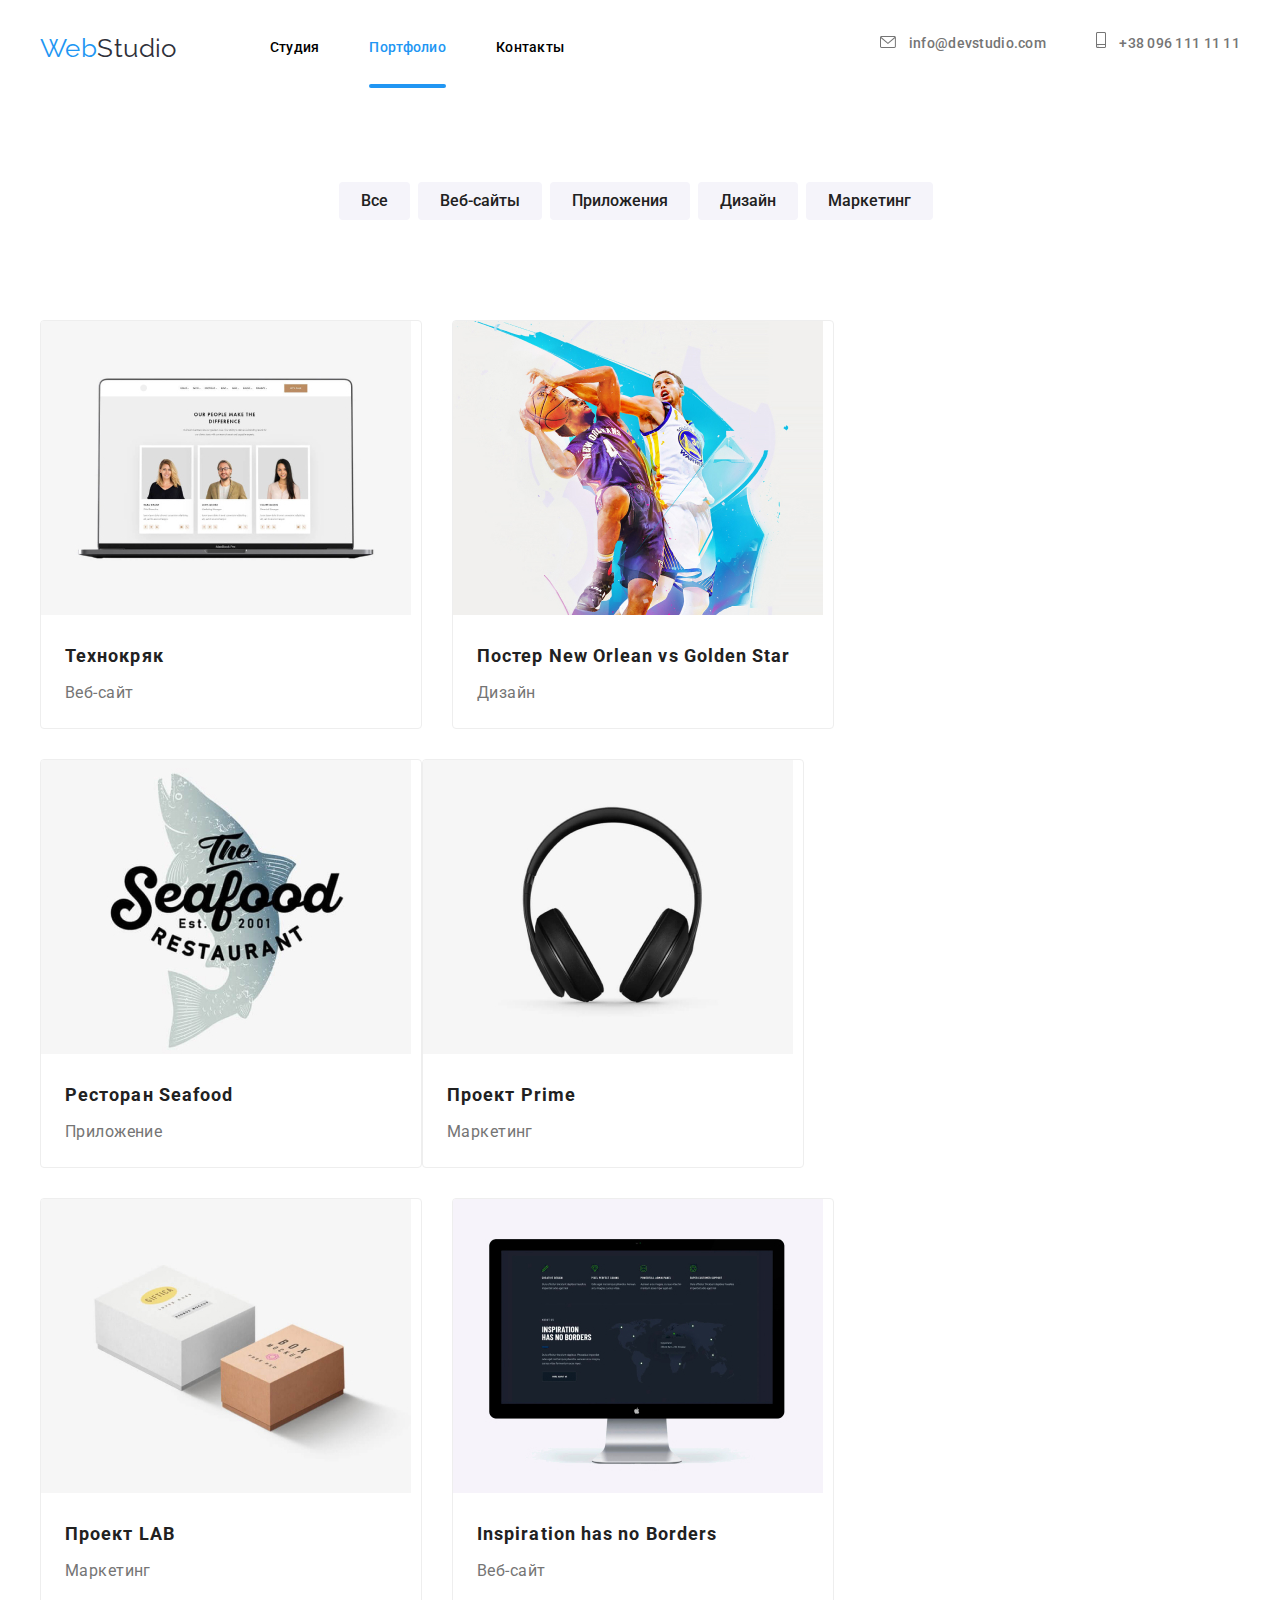
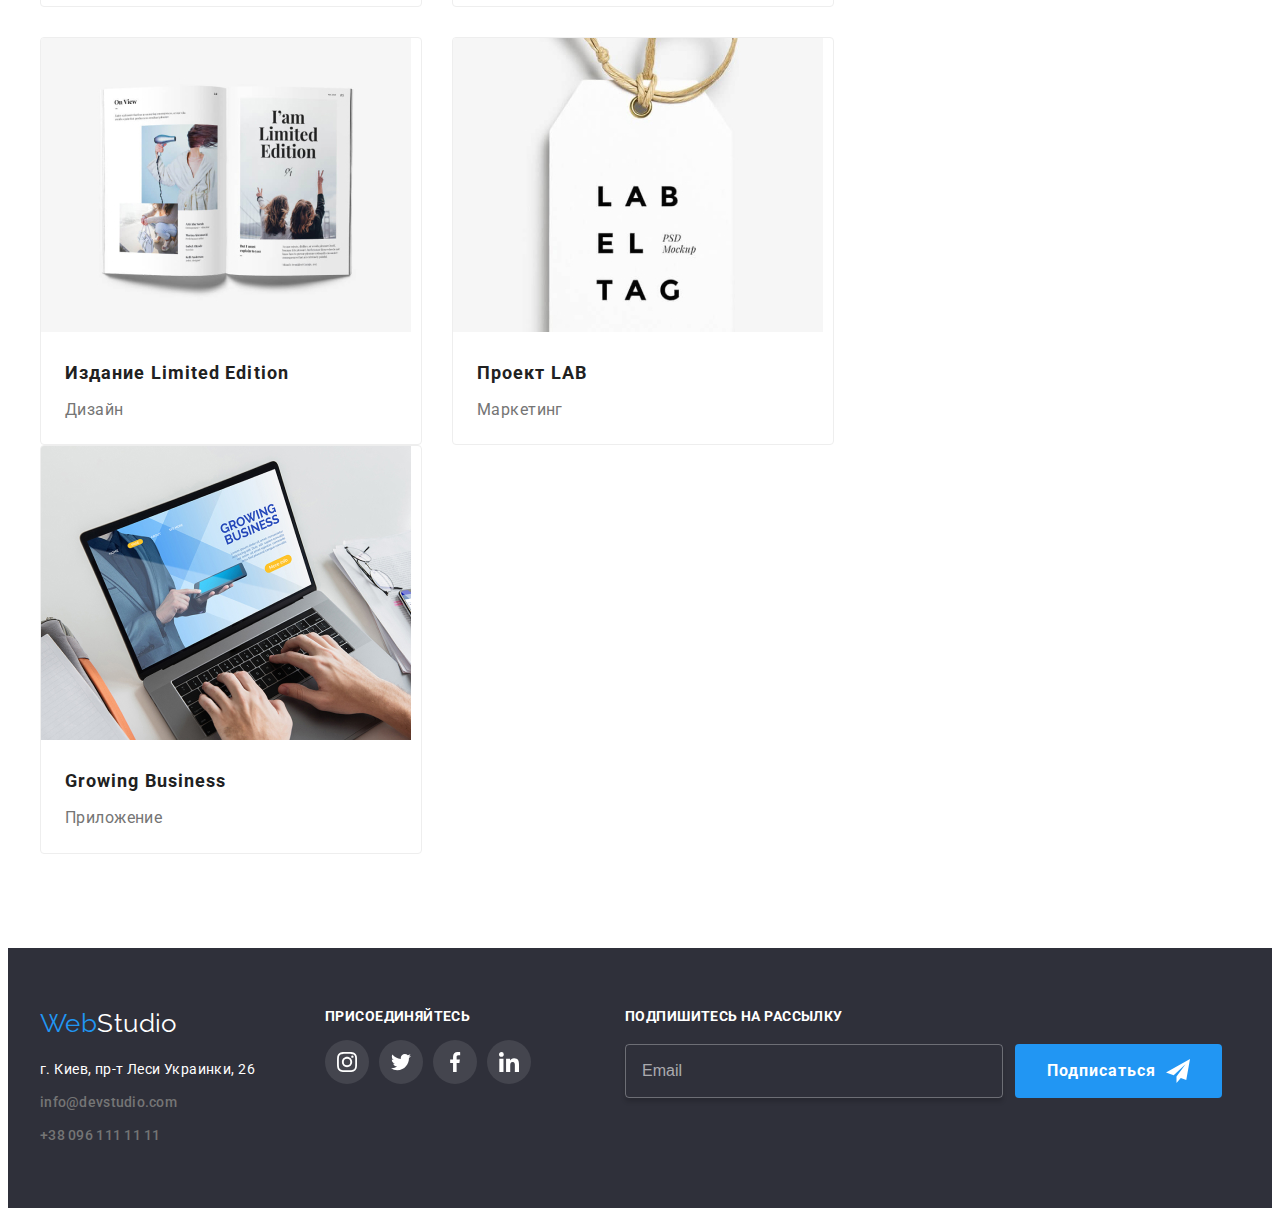
==== commit 56511d22: "Добавляет разметки по sass" ====
--- a/portfolio.html
+++ b/portfolio.html
@@ -6,8 +6,8 @@
     <title>Document</title>
     <link rel="stylesheet" href="https://cdnjs.cloudflare.com/ajax/libs/modern-normalize/1.0.0/modern-normalize.min.css" integrity="sha512-ISS7cAi1PEhQ8jnbJpJZMd29NlhNj4AWYyLOSp2CE/CsHxTCu+r+t0D2yoJudVrd0/8fTVPUVDzY5Tvli75u/g==" crossorigin="anonymous" />
     <link href="https://fonts.googleapis.com/css2?family=Raleway:wght@700&family=Roboto:wght@400;500;700;900&display=swap" rel="stylesheet">
-   
-    <link rel="stylesheet" href="./css/styles.css">
+    <link rel="stylesheet" href="./css/main.min.css">
+    <!--<link rel="stylesheet" href="./css/styles.css">-->
   
 </head>
 <body>
@@ -16,8 +16,8 @@
             <nav class="main-nav">
             <a lang="en" href="./index.html" aria-label="Логотип WebStudio" class="logo link"  >Web<span class="logo-element" >Studio</span></a>
             <ul class="main-meny list">
-                <li class="main-meny__item"> <a href="./index.html" class="main-meny__link link current">Студия</a> </li>
-                <li class="main-meny__item" > <a href="./portfolio.html" class="main-meny__link link" >Портфолио</a> </li>
+                <li class="main-meny__item"> <a href="./index.html" class="main-meny__link link">Студия</a> </li>
+                <li class="main-meny__item" > <a href="./portfolio.html" class="main-meny__link link current" >Портфолио</a> </li>
                 <li class="main-meny__item"> <a href="" class="main-meny__link link">Контакты</a> </li>
             </ul>
         </nav>
--- a/css/main.min.css
+++ b/css/main.min.css
@@ -0,0 +1,2 @@
+.section-title{margin-top:0;margin-bottom:50px;text-align:center;color:#212121;font-weight:700;font-size:36px;line-height:1.17}body{font-family:Roboto, sant-serif;font-weight:normal;font-size:14px;letter-spacing:0.03em}.list{list-style:none;padding:0;margin:0}.link{text-decoration:none}.img{display:block}h1,h2,h3,h4,h5,h6,p{margin-bottom:0;margin-top:0}button{font-family:inherit}.section{padding-top:94px;padding-bottom:94px}.team .section{background-color:#F5F4FA}.container{margin:0 auto;width:1200px;padding:0 15px}.footer .container{display:-webkit-box;display:-ms-flexbox;display:flex}.logo{color:#2196F3;font-family:Raleway, sant-serif;font-weight:700px;font-size:26px;line-height:1,19}.footer .logo{display:block;margin-bottom:20px}.logo-element{color:#2F303A}.footer .logo-element{color:#fff}.header.container{display:-webkit-box;display:-ms-flexbox;display:flex;-webkit-box-align:center;-ms-flex-align:center;align-items:center;justify-items:space-between}.main-nav{display:-webkit-box;display:-ms-flexbox;display:flex;-webkit-box-align:center;-ms-flex-align:center;align-items:center}.main-meny{display:-webkit-box;display:-ms-flexbox;display:flex;margin-left:93px}.main-meny__item:not(:last-child){margin-right:50px}.main-meny__link{position:relative;display:block;padding-top:32px;padding-bottom:32px;-webkit-transition:color 250ms cubic-bezier(0.4, 0, 0.2, 1);transition:color 250ms cubic-bezier(0.4, 0, 0.2, 1);color:var(--titel-color);font-weight:500;line-height:1.14;letter-spacing:0.02em}.main-meny__link:hover,.main-meny__link:focus{color:var(--brand-color)}.main-meny__link.current{color:#2196F3}.main-meny__link.current::after{content:"";position:absolute;display:block;width:100%;height:4px;bottom:0;left:0;background-color:#2196F3;border-radius:2px}.contacts{margin-left:auto}.contacts__list{display:-webkit-box;display:-ms-flexbox;display:flex}.contacts__list .contacts__item+.contacts__item{margin-left:50px}.contacts__link{color:#757575;font-weight:500;line-height:1.14;letter-spacing:0.02em;-webkit-transition:color 250ms cubic-bezier(0.4, 0, 0.2, 1);transition:color 250ms cubic-bezier(0.4, 0, 0.2, 1)}.contacts__link:hover{color:#2196F3}.contacts__mail-icon{-webkit-transition:fill 250ms cubic-bezier(0.4, 0, 0.2, 1);transition:fill 250ms cubic-bezier(0.4, 0, 0.2, 1);height:12px;width:16px;margin-right:10px;fill:#757575}.contacts__link:hover .contacts__mail-icon{fill:#2196F3}.contacts__telefon-icon{-webkit-transition:fill 250ms cubic-bezier(0.4, 0, 0.2, 1);transition:fill 250ms cubic-bezier(0.4, 0, 0.2, 1);height:16px;width:10px;margin-right:10px;fill:#757575}.contacts__link:hover .contacts__telefon-icon{fill:#2196F3}.hero{background-color:#2F303A;background-image:-webkit-gradient(linear, left top, left bottom, from(rgba(47,48,58,0.4)), to(rgba(47,48,58,0.4))),url(../img/hero/MainImg.jpg);background-image:linear-gradient(rgba(47,48,58,0.4), rgba(47,48,58,0.4)),url(../img/hero/MainImg.jpg);background-size:cover;background-repeat:no-repeat;text-align:center;padding-top:200px;padding-bottom:200px}.hero-title{color:#fff;margin-bottom:40px;font-weight:900;font-size:44px;line-height:1.36;letter-spacing:0.06em;text-transform:uppercase}.hero-main{text-align:center}.main-button{display:inline-block;border-radius:4px;padding:10px 32px;color:#fff;background-color:#2196F3;font-weight:700;font-size:16px;line-height:1.87;text-align:center;letter-spacing:0.06em;border:none}.footer .main-button{display:-webkit-box;display:-ms-flexbox;display:flex;-webkit-box-align:center;-ms-flex-align:center;align-items:center}.blank .main-button{margin:0 164px;cursor:pointer;-webkit-box-shadow:0px 4px 4px rgba(0,0,0,0.15);box-shadow:0px 4px 4px rgba(0,0,0,0.15)}.blank .blank .main-button:hover{background-color:#188CE8;-webkit-transition:background-color 250ms cubic-bezier(0.4, 0, 0.2, 1);transition:background-color 250ms cubic-bezier(0.4, 0, 0.2, 1)}.advantages__item-title{margin-top:0;margin-bottom:10px;color:#212121;font-weight:700;font-size:14px;line-height:1.14;text-transform:uppercase}.advantages__item-post{color:#757575;margin-top:0;margin-bottom:0;line-height:1.71}.advantages__list{display:-webkit-box;display:-ms-flexbox;display:flex;-ms-flex-wrap:wrap;flex-wrap:wrap}.advantages__item{width:calc(( 100% - 90px )/4);margin-right:30px}.advantages__item:nth-child(4n){margin-right:0}.adventages__icon-set{width:270px;height:120px;margin-bottom:30px;padding:25px 100px;background:#F5F4FA;border-radius:4px}.adventage__icon{width:70px;height:70px}.section.work{padding-top:0}.work__list{display:-webkit-box;display:-ms-flexbox;display:flex}.work__list-item{position:relative;width:calc(( 100% - 60px )/3)}.work__list-item:not(:nth-child(3n)){margin-right:30px}.work__layout-description{position:absolute;bottom:0;left:0;width:370px;height:70px;background-color:rgba(47,48,58,0.8)}.work__layout-category{margin-top:27px;text-align:center;font-weight:700;line-height:0,853;text-transform:uppercase;color:#fff}.section.team{background-color:#F5F4FA}.team__list{display:-webkit-box;display:-ms-flexbox;display:flex}.team__list-members{margin-right:30px;width:calc(( 100% - 90px )/4);text-align:center;background-color:#fff;-webkit-box-shadow:2px 2px 4px 2px rgba(0,0,0,0.3);box-shadow:2px 2px 4px 2px rgba(0,0,0,0.3)}.team__list-members:nth-child(4n){margin-right:0}.team__describing-members{margin:30px 32px}.team__name-members{margin-bottom:10px;color:#212121;font-weight:500;font-size:16px;line-height:1.19}.team__members-occupation{color:#757575;font-size:16px;line-height:1.19}.social-icons{display:-webkit-box;display:-ms-flexbox;display:flex;margin-top:16px}.social-icons__set{display:-webkit-box;display:-ms-flexbox;display:flex;margin-right:10px}.social-icons__set:last-child{margin-right:0}.social-icon__link{display:-webkit-box;display:-ms-flexbox;display:flex;-webkit-box-pack:center;-ms-flex-pack:center;justify-content:center;-webkit-box-align:center;-ms-flex-align:center;align-items:center;width:44px;height:44px;-webkit-transition:background-color 250ms cubic-bezier(0.4, 0, 0.2, 1);transition:background-color 250ms cubic-bezier(0.4, 0, 0.2, 1);background-color:transparent;border-radius:50%}.social-icon__link:hover{background-color:#2196F3}.footer .social-icon__link{-webkit-transition:background-color 250ms cubic-bezier(0.4, 0, 0.2, 1);transition:background-color 250ms cubic-bezier(0.4, 0, 0.2, 1);background-color:rgba(255,255,255,0.1)}.footer .social-icon__link:hover{background-color:#2196F3}.socialicons-content{width:20px;height:20px;fill:#AFB1B8}.social-icon__link:hover .socialicons-content{fill:#fff}.footer .socialicons-content{fill:#fff}.clients__set{display:-webkit-box;display:-ms-flexbox;display:flex}.clients__list{display:-webkit-box;display:-ms-flexbox;display:flex;-webkit-box-pack:center;-ms-flex-pack:center;justify-content:center;-webkit-box-align:center;-ms-flex-align:center;align-items:center;width:calc(( 100% - 150px )/6);height:90px;-webkit-transition:border 250ms cubic-bezier(0.4, 0, 0.2, 1);transition:border 250ms cubic-bezier(0.4, 0, 0.2, 1);border:1px solid #AFB1B8;border-radius:4px}.clients__list:not(:nth-child(6n)){margin-right:30px}.clients__list:hover{border:1px solid #2196F3}.clients__icon-content{fill:#AFB1B8;-webkit-transition:fill 250ms cubic-bezier(0.4, 0, 0.2, 1);transition:fill 250ms cubic-bezier(0.4, 0, 0.2, 1)}.clients__list:hover .clients__icon-content{fill:#2196F3}.footer{padding-top:60px;padding-bottom:60px;background-color:#2F303A}.footer__contacts{margin-right:70px}.address-link{color:#fff}.contacts__item:not(:last-child){margin-bottom:9px}.contacts{font-style:normal;line-height:1.71}.recall{margin-right:94px}.recall-word{font-weight:700;color:#fff;line-height:0,853;text-transform:uppercase}.sub-field{display:-webkit-box;display:-ms-flexbox;display:flex;margin-top:20px}.sub-label{color:rgba(255,255,255,0.6);font-size:16px}.sub-icon{width:24px;height:24px;margin-left:10px}.sub-input{width:358px;height:50px;margin-right:12px;padding-left:16px;border:1px solid rgba(255,255,255,0.3);border-radius:4px;color:#F5F4FA;-webkit-box-shadow:0px 4px 4px rgba(0,0,0,0.15);box-shadow:0px 4px 4px rgba(0,0,0,0.15);background-color:transparent}.sub-input::-webkit-input-placeholder{color:rgba(255,255,255,0.6);font-size:16px}.sub-input:-ms-input-placeholder{color:rgba(255,255,255,0.6);font-size:16px}.sub-input::-ms-input-placeholder{color:rgba(255,255,255,0.6);font-size:16px}.sub-input::placeholder{color:rgba(255,255,255,0.6);font-size:16px}.meny-portfolio{padding-bottom:50px}.meny-portfolio__list{display:-webkit-box;display:-ms-flexbox;display:flex;-webkit-box-pack:center;-ms-flex-pack:center;justify-content:center}.meny-portfolio__button{margin-right:8px}.secondary-btn{-webkit-transition:background-color 250ms cubic-bezier(0.4, 0, 0.2, 1),color 250ms cubic-bezier(0.4, 0, 0.2, 1),-webkit-box-shadow 250ms cubic-bezier(0.4, 0, 0.2, 1);transition:background-color 250ms cubic-bezier(0.4, 0, 0.2, 1),color 250ms cubic-bezier(0.4, 0, 0.2, 1),-webkit-box-shadow 250ms cubic-bezier(0.4, 0, 0.2, 1);transition:background-color 250ms cubic-bezier(0.4, 0, 0.2, 1),color 250ms cubic-bezier(0.4, 0, 0.2, 1),box-shadow 250ms cubic-bezier(0.4, 0, 0.2, 1);transition:background-color 250ms cubic-bezier(0.4, 0, 0.2, 1),color 250ms cubic-bezier(0.4, 0, 0.2, 1),box-shadow 250ms cubic-bezier(0.4, 0, 0.2, 1),-webkit-box-shadow 250ms cubic-bezier(0.4, 0, 0.2, 1);padding:6px 22px;background-color:#F5F4FA;color:#212121;border:none;border-radius:4px;font-weight:500;font-size:16px;line-height:1.62;text-align:center}.portfolio-gallery.section{padding-top:0}.portfolio-gallery__list{display:-webkit-box;display:-ms-flexbox;display:flex;-ms-flex-wrap:wrap;flex-wrap:wrap}.portfolio-gallery__list-item{position:relative;overflow:hidden;width:calc((100% - 60px)/3);margin-right:30px;margin-bottom:30px;border:1px solid #EEEEEE;background-color:#fff;border-radius:4px}.portfolio-gallery__list-item:hover{-webkit-box-shadow:1px 4px 6px 0px rgba(0,0,0,0.16),0px 4px 4px 0px rgba(0,0,0,0.6),0px 1px 1px 0px rgba(0,0,0,0.12);box-shadow:1px 4px 6px 0px rgba(0,0,0,0.16),0px 4px 4px 0px rgba(0,0,0,0.6),0px 1px 1px 0px rgba(0,0,0,0.12)}.portfolio-gallery__list-item:nth-child(3n){margin-right:0}.portfolio-gallery__list-item:nth-last-child(-n+3){margin-bottom:0}.portfolio-gallery__image{position:relative;overflow:hidden}.portfolio-gallery__overlay{position:absolute;top:0;right:0;width:100%;height:294px;-webkit-transform:translateY(110%);transform:translateY(110%);-webkit-transition:-webkit-transform 250ms cubic-bezier(0.4, 0, 0.2, 1);transition:-webkit-transform 250ms cubic-bezier(0.4, 0, 0.2, 1);transition:transform 250ms cubic-bezier(0.4, 0, 0.2, 1);transition:transform 250ms cubic-bezier(0.4, 0, 0.2, 1), -webkit-transform 250ms cubic-bezier(0.4, 0, 0.2, 1);padding:63px 24px;background:rgba(33,150,243,0.9)}.portfolio-gallery__list-item:hover .portfolio-gallery__overlay{-webkit-transform:translateY(0%);transform:translateY(0%)}.portfolio-gallery__overlay-text{font-size:18px;line-height:1.55;color:#fff}.portfolio-gallery__description-text{margin-top:4px;color:#757575;font-size:16px;line-height:1.87}.portfolio-gallery__description{margin:20px 24px}.portfolio-gallery__description-title{color:#212121;font-weight:700;font-size:18px;line-height:2;letter-spacing:0.06em}.backdrop{position:fixed;top:0;left:0;opacity:1;-webkit-transition:opacity 250ms cubic-bezier(0.4, 0, 0.2, 1);transition:opacity 250ms cubic-bezier(0.4, 0, 0.2, 1);width:100%;height:100%;background-color:rgba(0,0,0,0.2)}.backdrop.is-hidden{opacity:0;pointer-events:none}.modal{position:absolute;top:50%;left:50%;-webkit-transform:translate(-50%, -50%) scale(1);transform:translate(-50%, -50%) scale(1);-webkit-transition:-webkit-transform 1000ms cubic-bezier(0.4, 0, 0.2, 1);transition:-webkit-transform 1000ms cubic-bezier(0.4, 0, 0.2, 1);transition:transform 1000ms cubic-bezier(0.4, 0, 0.2, 1);transition:transform 1000ms cubic-bezier(0.4, 0, 0.2, 1), -webkit-transform 1000ms cubic-bezier(0.4, 0, 0.2, 1);width:528px;height:581px;background-color:#fff;-webkit-box-shadow:0px 2px 1px 0 rgba(0,0,0,0.2),0px 1px 1px 0px rgba(0,0,0,0.14);box-shadow:0px 2px 1px 0 rgba(0,0,0,0.2),0px 1px 1px 0px rgba(0,0,0,0.14)}.backdrop.is-hidden .modal{-webkit-transform:translate(-50%, -50%) scale(1, 2);transform:translate(-50%, -50%) scale(1, 2)}.modal-button{position:absolute;top:8px;right:8px;display:block;width:30px;height:30px;padding:9px 9px 9px 9px;background-color:#fff;border:1px solid rgba(0,0,0,0.1);border-radius:50%}.modal-icon{width:11px;height:11px;-webkit-transition:fill 250ms cubic-bezier(0.4, 0, 0.2, 1);transition:fill 250ms cubic-bezier(0.4, 0, 0.2, 1)}.modal-button:hover .modal-icon{fill:#2196F3}.blank{margin-left:40px;margin-right:40px}.blank-title{text-align:center;font-weight:700;font-size:20px;line-height:1.172;margin-bottom:12px;margin-top:40px}.blank-form{position:relative;display:-webkit-box;display:-ms-flexbox;display:flex;-webkit-box-orient:vertical;-webkit-box-direction:normal;-ms-flex-direction:column;flex-direction:column}.form-input{margin-bottom:10px;padding-left:42px;height:40px;border:1px solid rgba(33,33,33,0.2);border-radius:4px;outline:none;-webkit-transition:border-color 250ms cubic-bezier(0.4, 0, 0.2, 1);transition:border-color 250ms cubic-bezier(0.4, 0, 0.2, 1)}.form-input:focus{border-color:#2196F3}.blank-icon{position:absolute;bottom:40%;left:13.5px;-webkit-transform:translateY(50%);transform:translateY(50%);width:15px;height:12px;-webkit-transition:fill 250ms cubic-bezier(0.4, 0, 0.2, 1);transition:fill 250ms cubic-bezier(0.4, 0, 0.2, 1)}.blank-form:focus-within>.blank-icon{fill:#2196F3}.form-input.kommentar{height:120px;margin-bottom:20px;padding:12px 16px}.form-label{font-size:12px;line-height:1.172;margin-bottom:4px}.checkbox-form{display:-webkit-box;display:-ms-flexbox;display:flex;-webkit-box-align:center;-ms-flex-align:center;align-items:center;margin-bottom:30px;line-height:1.71}.blank-checkbox{color:#757575}.blank-checkbox a{color:#2196F3}.checkbox-icon{display:inline-block;width:16px;height:15px;margin-right:9px;margin-left:10px;border:2px solid #212121;border-radius:2px}.checkbox-input{position:absolute;width:1px;height:1px;margin:-1px;border:0;padding:0;clip:rect(0 0 0 0);overflow:hidden}.checkbox-input:checked+.checkbox-icon{border-color:#2196F3;background-color:#2196F3;background-image:url(../img/Vector.svg);background-repeat:no-repeat;background-size:contain;background-origin:border-box}
+/*# sourceMappingURL=main.min.css.map */--- a/css/styles.css
+++ b/css/styles.css
@@ -296,16 +296,16 @@
 .work-list {
 display: flex;
 }
-.work-item {
+.work__list-item {
     position: relative;
     width: calc(( 100% - 60px )/3);
     
 }
-.work-item:not(:nth-child(3n)) 
+.work__list-item:not(:nth-child(3n)) 
 {
     margin-right: 30px;
 }
-.work-description{
+.work__layout-description{
     position: absolute;
     bottom: 0;
     left:0;
@@ -315,7 +315,7 @@
     background-color: rgba(47, 48, 58, 0.8);
 
 }
-.work-category{
+.work__layout-category{
     margin-top: 27px;
 
     text-align: center;
@@ -333,11 +333,11 @@
 .section.team{
     background-color: var(--button-color);
 }
-.team-list {
-    display: flex;
-}
-
-.team-item{
+.team__list {
+    display: flex;
+}
+
+.team__list-members{
     margin-right: 30px;
    width: calc(( 100% - 90px )/4);
     text-align: center;
@@ -345,13 +345,13 @@
     background-color: var(--white-color);
     box-shadow: 2px 2px 4px 2px rgba(0, 0, 0, 0.3);
 }
-.team-item:nth-child(4n){
+.team__list-members:nth-child(4n){
     margin-right: 0;
 }
-.team-text{
+.team__describing-members{
     margin: 30px 32px;
 }
-.team-title {
+.team__name-members {
     margin-bottom: 10px;
 
     color: var(--titel-color);
@@ -362,7 +362,7 @@
 
     }
 
-.team-occupation {
+.team__members-occupation {
     color: var(--main-color);
 
     font-size: 16px;
